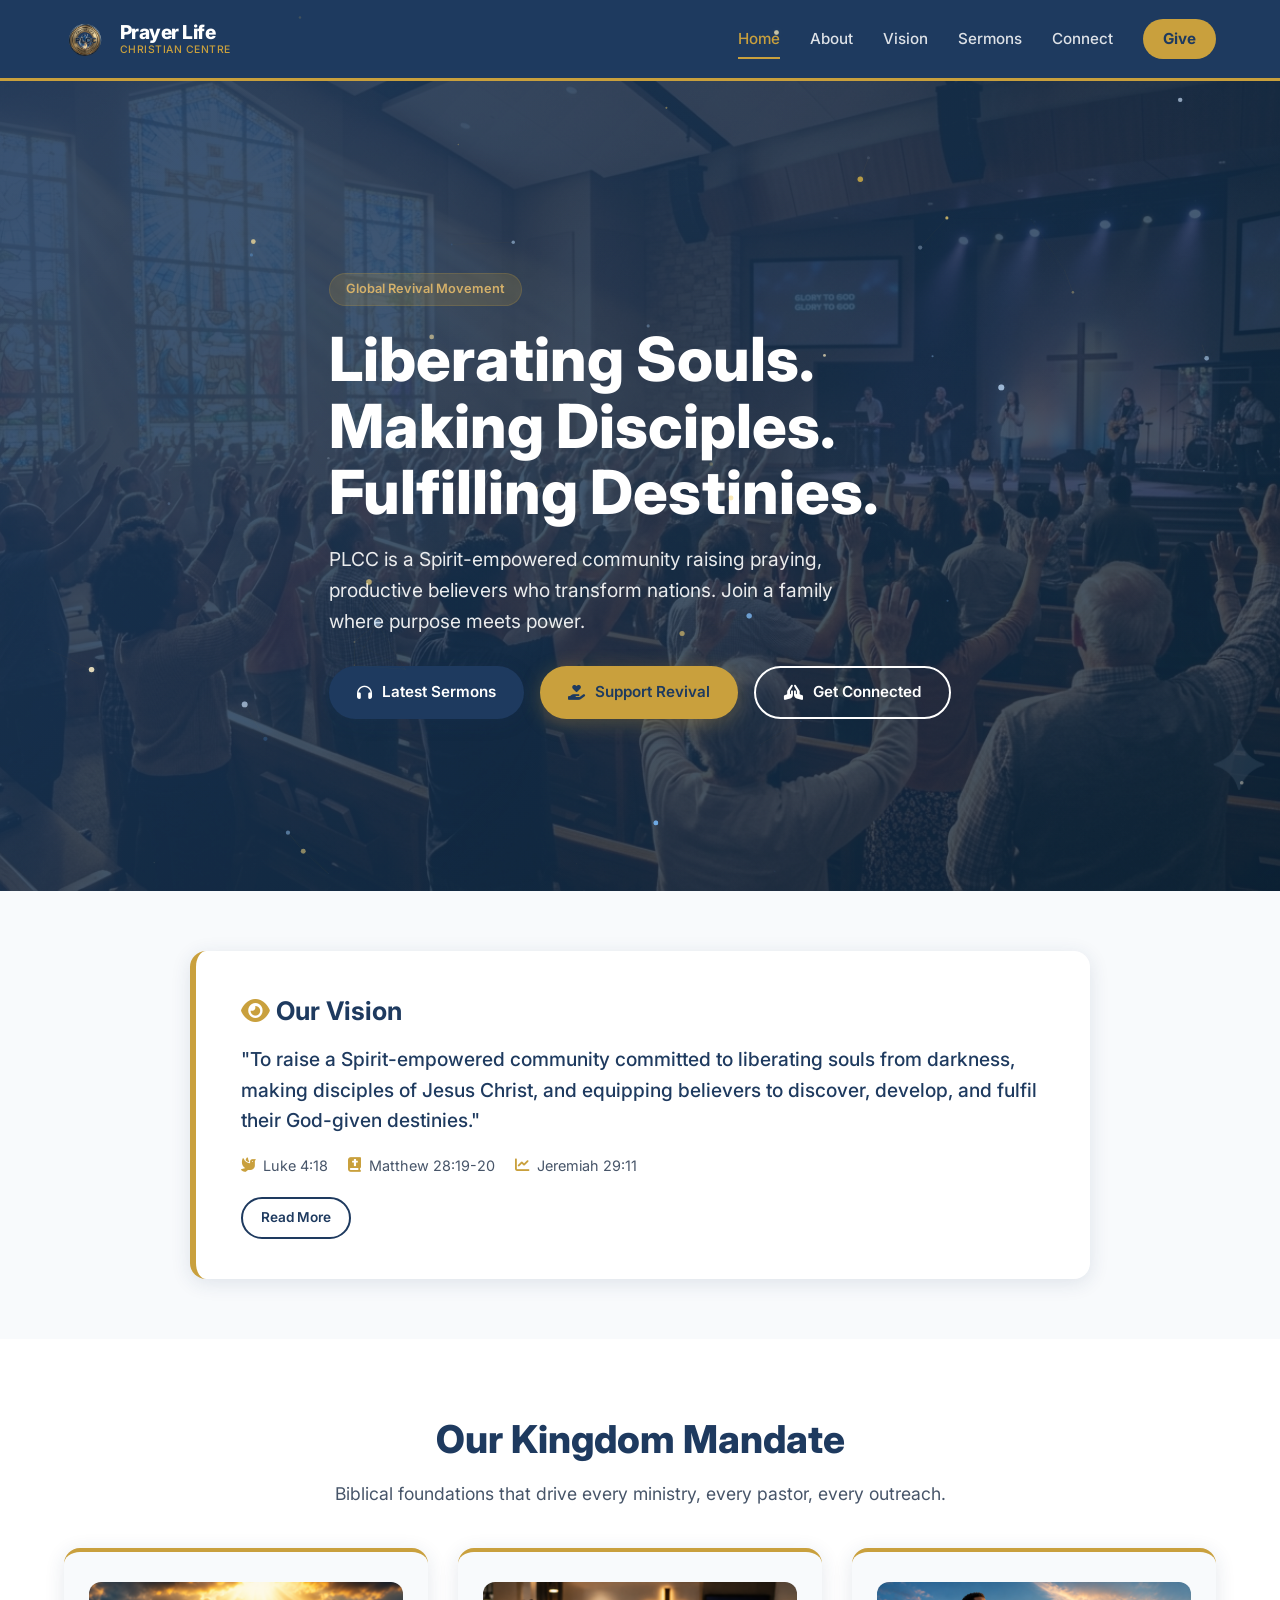
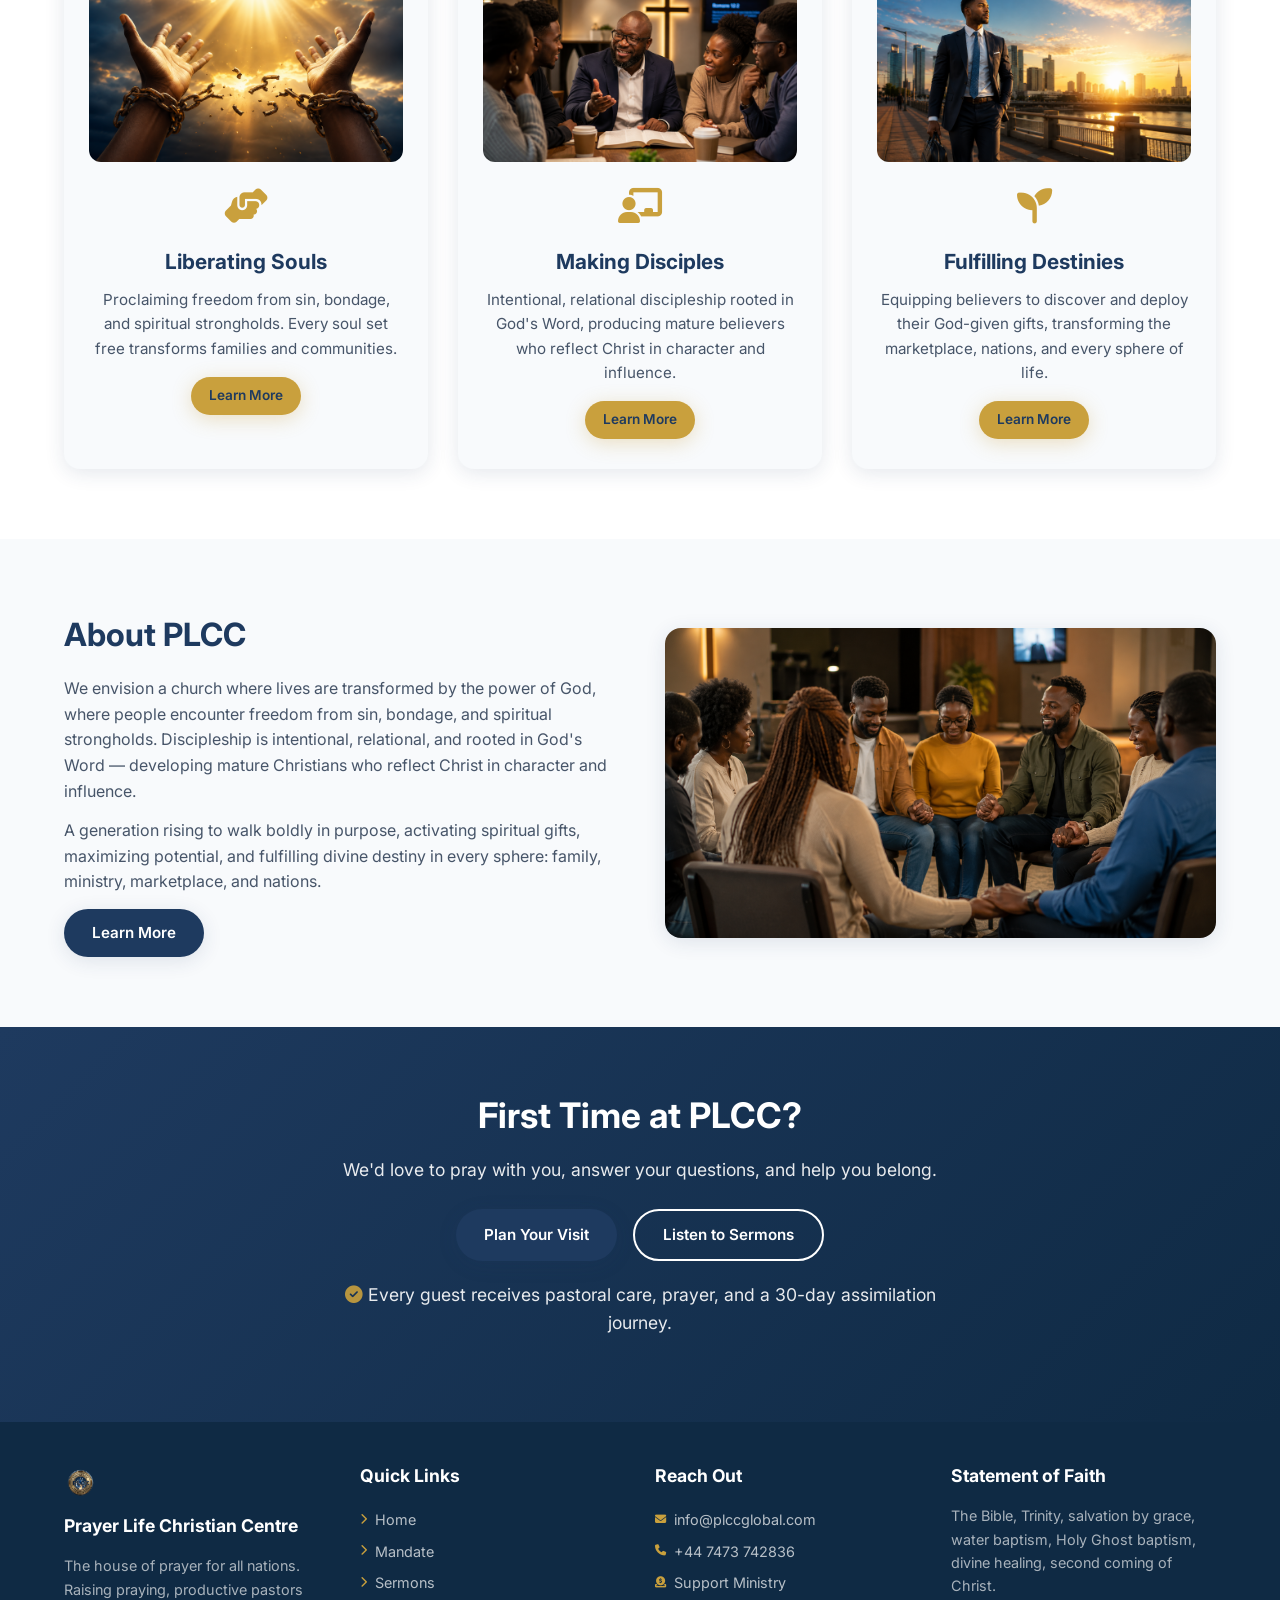
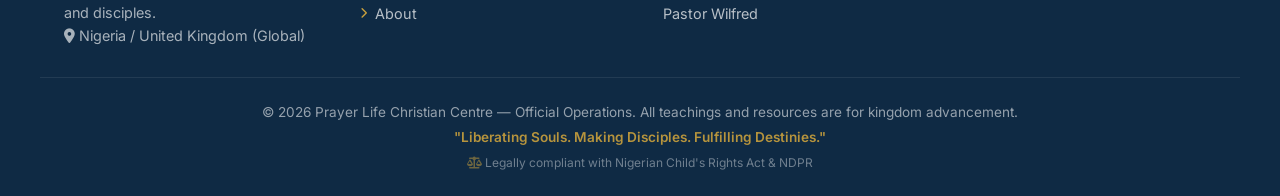
==== index.html @ c98fc489 "Initial commit: PLCC official website - Liberating Souls. Making Disciples. Fulfilling Destinies." ====
<!DOCTYPE html>
<html lang="en">
<head>
    <meta charset="UTF-8" />
    <meta name="viewport" content="width=device-width, initial-scale=1.0" />
    <title>PLCC | Prayer Life Christian Centre – Liberating Souls, Making Disciples, Fulfilling Destinies</title>
    <meta name="description" content="Prayer Life Christian Centre (PLCC) is a Spirit-empowered community raising praying, productive believers who transform nations. Join a family where purpose meets power." />
    <meta name="keywords" content="PLCC, Prayer Life Christian Centre, Church, Nigeria, UK, Pastor Wilfred, Worship, Sermons, Discipleship" />
    <meta name="robots" content="index, follow" />
    <link rel="canonical" href="https://plccglobal.com/" />

    <!-- Open Graph -->
    <meta property="og:title" content="PLCC | Prayer Life Christian Centre" />
    <meta property="og:description" content="Liberating Souls. Making Disciples. Fulfilling Destinies." />
    <meta property="og:image" content="https://plccglobal.com/images/og-image.jpg" />
    <meta property="og:url" content="https://plccglobal.com/" />
    <meta property="og:type" content="website" />

    <!-- Twitter Cards -->
    <meta name="twitter:card" content="summary_large_image" />
    <meta name="twitter:title" content="PLCC | Prayer Life Christian Centre" />
    <meta name="twitter:description" content="Liberating Souls. Making Disciples. Fulfilling Destinies." />

    <!-- Schema Markup -->
    <script type="application/ld+json">
    {
      "@context": "https://schema.org",
      "@type": "Organization",
      "name": "Prayer Life Christian Centre",
      "alternateName": "PLCC",
      "description": "A Spirit-empowered community raising praying, productive believers who transform nations.",
      "url": "https://plccglobal.com",
      "logo": "https://plccglobal.com/images/plc-logo.png",
      "founder": {
        "@type": "Person",
        "name": "Wilfred A. Aigbomobe"
      },
      "contactPoint": {
        "@type": "ContactPoint",
        "email": "info@plccglobal.com",
        "telephone": "+447473742836",
        "contactType": "Pastoral Care"
      },
      "sameAs": [
        "https://www.buzzsprout.com/2280674",
        "https://buymeacoffee.com/globalrevivalblast",
        "https://pastorwilfred.com/"
      ]
    }
    </script>

    <!-- Styles -->
    <link rel="stylesheet" href="css/style.css" />
    <link rel="preconnect" href="https://fonts.googleapis.com" />
    <link href="https://fonts.googleapis.com/css2?family=Inter:wght@300;400;600;700;800&display=swap" rel="stylesheet" />
    <link rel="stylesheet" href="https://cdnjs.cloudflare.com/ajax/libs/font-awesome/6.5.0/css/all.min.css" />

    <!-- Favicon -->
    <link rel="icon" href="/images/favicon.ico" />
    <link rel="apple-touch-icon" href="/images/apple-touch-icon.png" />
    <link rel="manifest" href="/manifest.json" />
    <meta name="theme-color" content="#1e3a5f" />
</head>
<body>

    <!-- ===== SPARKLE CANVAS ===== -->
    <canvas id="sparkle-canvas"></canvas>

    <!-- ===== HEADER ===== -->
    <header>
        <div class="container header-content">
            <a href="index.html" class="logo">
                <img src="images/plc-logo.png" alt="PLCC Logo" />
                <div class="logo-text">
                    <span class="logo-title">Prayer Life</span>
                    <span class="logo-sub">Christian Centre</span>
                </div>
            </a>

            <button class="hamburger" id="hamburger" aria-label="Toggle navigation">
                <span></span>
                <span></span>
                <span></span>
            </button>

            <nav id="nav-menu">
                <a href="index.html" class="active">Home</a>
                <a href="about.html">About</a>
                <a href="vision.html">Vision</a>
                <a href="sermons.html">Sermons</a>
                <a href="connect.html">Connect</a>
                <a href="give.html" class="btn-give">Give</a>
            </nav>
        </div>
    </header>

    <!-- ===== HERO ===== -->
    <section class="hero" style="background-image: url('images/Hero-Background.png');">
        <div class="container hero-content">
            <div class="hero-badge">Global Revival Movement</div>
            <h1>Liberating Souls.<br />Making Disciples.<br />Fulfilling Destinies.</h1>
            <p>PLCC is a Spirit-empowered community raising praying, productive believers who transform nations. Join a family where purpose meets power.</p>
            <div class="hero-buttons">
                <a href="sermons.html" class="btn btn-primary"><i class="fas fa-headphones"></i> Latest Sermons</a>
                <a href="give.html" class="btn btn-gold"><i class="fas fa-hand-holding-heart"></i> Support Revival</a>
                <a href="connect.html" class="btn btn-outline"><i class="fas fa-praying-hands"></i> Get Connected</a>
            </div>
        </div>
    </section>

    <!-- ===== VISION PREVIEW ===== -->
    <section class="vision-preview">
        <div class="container">
            <div class="vision-card animate-fade">
                <h2><i class="fas fa-eye" style="color: var(--gold);"></i> Our Vision</h2>
                <p class="vision-text">"To raise a Spirit-empowered community committed to liberating souls from darkness, making disciples of Jesus Christ, and equipping believers to discover, develop, and fulfil their God-given destinies."</p>
                <div class="vision-scriptures">
                    <span><i class="fas fa-dove"></i> Luke 4:18</span>
                    <span><i class="fas fa-bible"></i> Matthew 28:19-20</span>
                    <span><i class="fas fa-chart-line"></i> Jeremiah 29:11</span>
                </div>
                <a href="vision.html" class="btn btn-small btn-outline-dark">Read More</a>
            </div>
        </div>
    </section>

    <!-- ===== THREE PILLARS PREVIEW ===== -->
    <section class="pillars-preview">
        <div class="container">
            <h2 class="section-title animate-fade">Our Kingdom Mandate</h2>
            <p class="section-sub animate-fade">Biblical foundations that drive every ministry, every pastor, every outreach.</p>
            <div class="pillars-grid">
                <div class="pillar-card animate-fade animate-delay-1">
                    <img src="images/Liberating-Souls.png" alt="Liberating Souls" />
                    <div class="pillar-icon"><i class="fas fa-hands-helping"></i></div>
                    <h3>Liberating Souls</h3>
                    <p>Proclaiming freedom from sin, bondage, and spiritual strongholds. Every soul set free transforms families and communities.</p>
                    <a href="vision.html" class="btn btn-small btn-gold">Learn More</a>
                </div>
                <div class="pillar-card animate-fade animate-delay-2">
                    <img src="images/Making-Disciple.png" alt="Making Disciples" />
                    <div class="pillar-icon"><i class="fas fa-chalkboard-user"></i></div>
                    <h3>Making Disciples</h3>
                    <p>Intentional, relational discipleship rooted in God's Word, producing mature believers who reflect Christ in character and influence.</p>
                    <a href="vision.html" class="btn btn-small btn-gold">Learn More</a>
                </div>
                <div class="pillar-card animate-fade animate-delay-3">
                    <img src="images/Fulfilling-Destinies.png" alt="Fulfilling Destinies" />
                    <div class="pillar-icon"><i class="fas fa-seedling"></i></div>
                    <h3>Fulfilling Destinies</h3>
                    <p>Equipping believers to discover and deploy their God-given gifts, transforming the marketplace, nations, and every sphere of life.</p>
                    <a href="vision.html" class="btn btn-small btn-gold">Learn More</a>
                </div>
            </div>
        </div>
    </section>

    <!-- ===== ABOUT PREVIEW ===== -->
    <section class="about-preview">
        <div class="container">
            <div class="about-grid">
                <div class="about-text animate-fade">
                    <h2>About PLCC</h2>
                    <p>We envision a church where lives are transformed by the power of God, where people encounter freedom from sin, bondage, and spiritual strongholds. Discipleship is intentional, relational, and rooted in God's Word — developing mature Christians who reflect Christ in character and influence.</p>
                    <p>A generation rising to walk boldly in purpose, activating spiritual gifts, maximizing potential, and fulfilling divine destiny in every sphere: family, ministry, marketplace, and nations.</p>
                    <a href="about.html" class="btn btn-primary">Learn More</a>
                </div>
                <div class="about-image animate-fade animate-delay-1">
                    <img src="images/Community-Gathering.png" alt="PLCC Community" />
                </div>
            </div>
        </div>
    </section>

    <!-- ===== CTA SECTION ===== -->
    <section class="cta-section">
        <div class="container">
            <h2>First Time at PLCC?</h2>
            <p>We'd love to pray with you, answer your questions, and help you belong.</p>
            <div class="cta-buttons">
                <a href="connect.html" class="btn btn-primary">Plan Your Visit</a>
                <a href="sermons.html" class="btn btn-outline">Listen to Sermons</a>
            </div>
            <p class="cta-note"><i class="fas fa-check-circle"></i> Every guest receives pastoral care, prayer, and a 30-day assimilation journey.</p>
        </div>
    </section>

    <!-- ===== FOOTER ===== -->
    <footer>
        <div class="container footer-grid">
            <div class="footer-col">
                <img src="images/plc-logo.png" alt="PLCC Logo" class="footer-logo" />
                <h4>Prayer Life Christian Centre</h4>
                <p>The house of prayer for all nations. Raising praying, productive pastors and disciples.</p>
                <p><i class="fas fa-map-marker-alt"></i> Nigeria / United Kingdom (Global)</p>
            </div>
            <div class="footer-col">
                <h4>Quick Links</h4>
                <a href="index.html"><i class="fas fa-chevron-right"></i> Home</a>
                <a href="vision.html"><i class="fas fa-chevron-right"></i> Mandate</a>
                <a href="sermons.html"><i class="fas fa-chevron-right"></i> Sermons</a>
                <a href="about.html"><i class="fas fa-chevron-right"></i> About</a>
            </div>
            <div class="footer-col">
                <h4>Reach Out</h4>
                <a href="mailto:info@plccglobal.com"><i class="fas fa-envelope"></i> info@plccglobal.com</a>
                <a href="tel:+447473742836"><i class="fas fa-phone"></i> +44 7473 742836</a>
                <a href="https://buymeacoffee.com/globalrevivalblast" target="_blank"><i class="fas fa-donate"></i> Support Ministry</a>
                <a href="https://pastorwilfred.com/" target="_blank"><i class="fas fa-user-pastor"></i> Pastor Wilfred</a>
            </div>
            <div class="footer-col">
                <h4>Statement of Faith</h4>
                <p>The Bible, Trinity, salvation by grace, water baptism, Holy Ghost baptism, divine healing, second coming of Christ.</p>
            </div>
        </div>
        <div class="footer-bottom">
            <div class="container">
                <p>&copy; 2026 Prayer Life Christian Centre — Official Operations. All teachings and resources are for kingdom advancement.</p>
                <p class="footer-tagline">"Liberating Souls. Making Disciples. Fulfilling Destinies."</p>
                <p class="footer-legal"><i class="fas fa-balance-scale"></i> Legally compliant with Nigerian Child's Rights Act &amp; NDPR</p>
            </div>
        </div>
    </footer>

    <script src="js/script.js"></script>
</body>
</html>
---- css/style.css ----
/* ============================================
   PLCC - PRAYER LIFE CHRISTIAN CENTRE
   Main Stylesheet
   Colors: Gold (#C9A03D) | Navy (#1E3A5F)
   Font: Inter
   ============================================ */

/* ===== CSS VARIABLES ===== */
:root {
    --gold: #C9A03D;
    --gold-light: #D4B06A;
    --gold-dark: #B5882C;
    --navy: #1E3A5F;
    --navy-light: #2A4A7F;
    --navy-dark: #0F2A44;
    --white: #FFFFFF;
    --cream: #F8FAFC;
    --slate: #475569;
    --slate-light: #94A3B8;
    --shadow: 0 4px 20px rgba(30, 58, 95, 0.12);
    --shadow-hover: 0 8px 35px rgba(30, 58, 95, 0.20);
    --shadow-gold: 0 4px 20px rgba(201, 160, 61, 0.30);
    --border-radius: 16px;
    --transition: all 0.3s ease;
}

/* ===== RESET ===== */
* {
    margin: 0;
    padding: 0;
    box-sizing: border-box;
}

html {
    scroll-behavior: smooth;
}

body {
    font-family: 'Inter', -apple-system, BlinkMacSystemFont, sans-serif;
    background: var(--white);
    color: var(--slate);
    line-height: 1.6;
    overflow-x: hidden;
}

.container {
    max-width: 1200px;
    margin: 0 auto;
    padding: 0 24px;
}

img {
    max-width: 100%;
    height: auto;
    display: block;
}

a {
    text-decoration: none;
    transition: var(--transition);
}

/* ============================================
   SPARKLE CANVAS
   ============================================ */
#sparkle-canvas {
    position: fixed;
    top: 0;
    left: 0;
    width: 100%;
    height: 100%;
    pointer-events: none;
    z-index: 9999;
}

/* ============================================
   ANIMATIONS
   ============================================ */
@keyframes fadeInUp {
    from { opacity: 0; transform: translateY(30px); }
    to { opacity: 1; transform: translateY(0); }
}

@keyframes slideInLeft {
    from { opacity: 0; transform: translateX(-40px); }
    to { opacity: 1; transform: translateX(0); }
}

@keyframes slideInRight {
    from { opacity: 0; transform: translateX(40px); }
    to { opacity: 1; transform: translateX(0); }
}

@keyframes float {
    0%, 100% { transform: translateY(0px); }
    50% { transform: translateY(-8px); }
}

@keyframes pulse {
    0%, 100% { transform: scale(1); }
    50% { transform: scale(1.05); }
}

.animate-fade {
    animation: fadeInUp 0.8s ease forwards;
    opacity: 0;
}

.animate-slide-left {
    animation: slideInLeft 0.8s ease forwards;
    opacity: 0;
}

.animate-slide-right {
    animation: slideInRight 0.8s ease forwards;
    opacity: 0;
}

.animate-delay-1 { animation-delay: 0.15s; }
.animate-delay-2 { animation-delay: 0.30s; }
.animate-delay-3 { animation-delay: 0.45s; }
.animate-delay-4 { animation-delay: 0.60s; }

/* ============================================
   BUTTONS
   ============================================ */
.btn {
    display: inline-flex;
    align-items: center;
    gap: 10px;
    padding: 12px 28px;
    border-radius: 40px;
    font-weight: 600;
    font-size: 0.95rem;
    transition: var(--transition);
    text-decoration: none;
    cursor: pointer;
    border: none;
}

.btn-primary {
    background: var(--navy);
    color: var(--white);
    box-shadow: var(--shadow);
}

.btn-primary:hover {
    background: var(--navy-dark);
    transform: translateY(-3px);
    box-shadow: var(--shadow-hover);
}

.btn-gold {
    background: var(--gold);
    color: var(--navy);
    box-shadow: var(--shadow-gold);
}

.btn-gold:hover {
    background: var(--gold-dark);
    transform: translateY(-3px);
    box-shadow: var(--shadow-hover);
}

.btn-outline {
    background: transparent;
    border: 2px solid var(--white);
    color: var(--white);
}

.btn-outline:hover {
    background: var(--white);
    color: var(--navy);
    transform: translateY(-3px);
}

.btn-outline-dark {
    background: transparent;
    border: 2px solid var(--navy);
    color: var(--navy);
}

.btn-outline-dark:hover {
    background: var(--navy);
    color: var(--white);
    transform: translateY(-3px);
}

.btn-small {
    padding: 8px 18px;
    font-size: 0.85rem;
    border-radius: 30px;
}

.btn-large {
    padding: 16px 40px;
    font-size: 1.1rem;
}

/* ============================================
   HEADER / NAVIGATION
   ============================================ */
header {
    background: var(--navy);
    padding: 14px 0;
    position: sticky;
    top: 0;
    z-index: 1000;
    border-bottom: 3px solid var(--gold);
    transition: var(--transition);
}

header.scrolled {
    padding: 8px 0;
    background: rgba(30, 58, 95, 0.95);
    backdrop-filter: blur(10px);
}

.header-content {
    display: flex;
    justify-content: space-between;
    align-items: center;
    flex-wrap: wrap;
    gap: 15px;
}

/* Logo */
.logo {
    display: flex;
    align-items: center;
    gap: 14px;
    text-decoration: none;
}

.logo img {
    height: 50px;
    width: auto;
    border-radius: 8px;
}

.logo-text {
    display: flex;
    flex-direction: column;
    line-height: 1.2;
}

.logo-title {
    font-size: 1.2rem;
    font-weight: 800;
    color: var(--white);
    letter-spacing: -0.5px;
}

.logo-sub {
    font-size: 0.65rem;
    font-weight: 500;
    color: var(--gold);
    letter-spacing: 0.5px;
    text-transform: uppercase;
}

/* Hamburger */
.hamburger {
    display: none;
    flex-direction: column;
    gap: 5px;
    background: transparent;
    border: none;
    cursor: pointer;
    padding: 6px;
    transition: var(--transition);
    z-index: 1001;
}

.hamburger span {
    display: block;
    width: 28px;
    height: 3px;
    background: var(--white);
    border-radius: 4px;
    transition: var(--transition);
    transform-origin: center;
}

.hamburger:hover span {
    background: var(--gold);
}

.hamburger.active span:nth-child(1) {
    transform: rotate(45deg) translate(5px, 6px);
    background: var(--gold);
}

.hamburger.active span:nth-child(2) {
    opacity: 0;
}

.hamburger.active span:nth-child(3) {
    transform: rotate(-45deg) translate(5px, -6px);
    background: var(--gold);
}

/* Navigation */
nav {
    display: flex;
    align-items: center;
    gap: 30px;
}

nav a {
    color: rgba(255, 255, 255, 0.85);
    text-decoration: none;
    font-weight: 500;
    font-size: 0.95rem;
    transition: var(--transition);
    position: relative;
    padding: 4px 0;
}

nav a::after {
    content: '';
    position: absolute;
    bottom: -4px;
    left: 0;
    width: 0;
    height: 2px;
    background: var(--gold);
    transition: width 0.3s ease;
}

nav a:hover {
    color: var(--white);
}

nav a:hover::after,
nav a.active::after {
    width: 100%;
}

nav a.active {
    color: var(--gold);
}

nav a.btn-give {
    background: var(--gold);
    color: var(--navy);
    padding: 8px 20px;
    border-radius: 40px;
    font-weight: 700;
}

nav a.btn-give:hover {
    background: var(--gold-dark);
    transform: translateY(-2px);
    box-shadow: var(--shadow-gold);
}

nav a.btn-give::after {
    display: none;
}

/* ============================================
   RESPONSIVE NAV
   ============================================ */
@media (max-width: 768px) {
    .hamburger {
        display: flex;
    }

    nav {
        display: none;
        flex-direction: column;
        width: 100%;
        gap: 6px;
        padding: 15px 0 10px;
        border-top: 1px solid rgba(255, 255, 255, 0.08);
        order: 3;
    }

    nav.open {
        display: flex;
    }

    nav a {
        padding: 10px 0;
        width: 100%;
        text-align: center;
        font-size: 1rem;
        border-bottom: 1px solid rgba(255, 255, 255, 0.05);
    }

    nav a::after {
        display: none;
    }

    nav a:hover,
    nav a.active {
        background: rgba(201, 160, 61, 0.12);
        border-radius: 6px;
    }

    nav a.btn-give {
        width: auto;
        margin: 0 auto;
    }

    .header-content {
        flex-wrap: wrap;
        justify-content: space-between;
    }

    .logo {
        order: 1;
    }

    .hamburger {
        order: 2;
    }

    .logo-title {
        font-size: 1rem;
    }

    .logo img {
        height: 40px;
    }
}

@media (max-width: 480px) {
    .logo-text {
        display: none;
    }
}

/* ============================================
   HERO SECTION
   ============================================ */
.hero {
    background-size: cover;
    background-position: center;
    background-color: var(--navy);
    padding: 100px 0 80px;
    position: relative;
    min-height: 90vh;
    display: flex;
    align-items: center;
}

.hero::before {
    content: '';
    position: absolute;
    top: 0;
    left: 0;
    right: 0;
    bottom: 0;
    background: linear-gradient(135deg, rgba(30, 58, 95, 0.88) 0%, rgba(15, 42, 68, 0.75) 100%);
    z-index: 1;
}

.hero-content {
    position: relative;
    z-index: 2;
    max-width: 700px;
    color: var(--white);
}

.hero-badge {
    display: inline-block;
    background: rgba(201, 160, 61, 0.18);
    color: var(--gold-light);
    padding: 5px 16px;
    border-radius: 40px;
    font-size: 0.8rem;
    font-weight: 600;
    margin-bottom: 20px;
    border: 1px solid rgba(201, 160, 61, 0.2);
}

.hero h1 {
    font-size: 3.8rem;
    font-weight: 800;
    line-height: 1.1;
    margin-bottom: 18px;
    color: var(--white);
}

.hero p {
    font-size: 1.2rem;
    opacity: 0.9;
    margin-bottom: 30px;
    max-width: 550px;
}

.hero-buttons {
    display: flex;
    flex-wrap: wrap;
    gap: 16px;
}

@media (max-width: 768px) {
    .hero {
        padding: 70px 0 50px;
        min-height: auto;
        text-align: center;
    }

    .hero h1 {
        font-size: 2.4rem;
    }

    .hero p {
        font-size: 1rem;
        margin-left: auto;
        margin-right: auto;
    }

    .hero-buttons {
        justify-content: center;
    }
}

@media (max-width: 480px) {
    .hero h1 {
        font-size: 1.8rem;
    }

    .hero-buttons .btn {
        width: 100%;
        justify-content: center;
    }
}

/* ============================================
   PAGE HERO
   ============================================ */
.page-hero {
    background-size: cover;
    background-position: center;
    background-color: var(--navy);
    padding: 60px 0 50px;
    text-align: center;
    position: relative;
}

.page-hero::before {
    content: '';
    position: absolute;
    top: 0;
    left: 0;
    right: 0;
    bottom: 0;
    background: linear-gradient(135deg, rgba(30, 58, 95, 0.88) 0%, rgba(15, 42, 68, 0.75) 100%);
    z-index: 1;
}

.page-hero .container {
    position: relative;
    z-index: 2;
    color: var(--white);
}

.page-hero h1 {
    font-size: 2.8rem;
    font-weight: 800;
    color: var(--white);
}

.page-hero p {
    font-size: 1.1rem;
    opacity: 0.9;
    margin-top: 8px;
}

@media (max-width: 768px) {
    .page-hero h1 {
        font-size: 2rem;
    }
}

/* ============================================
   SECTION TITLES
   ============================================ */
.section-title {
    font-size: 2.4rem;
    font-weight: 800;
    color: var(--navy);
    text-align: center;
    margin-bottom: 10px;
}

.section-sub {
    text-align: center;
    color: var(--slate);
    font-size: 1.1rem;
    margin-bottom: 40px;
    max-width: 650px;
    margin-left: auto;
    margin-right: auto;
}

@media (max-width: 768px) {
    .section-title {
        font-size: 1.8rem;
    }
}

/* ============================================
   VISION PREVIEW
   ============================================ */
.vision-preview {
    padding: 60px 0;
    background: var(--cream);
}

.vision-card {
    background: var(--white);
    padding: 40px 45px;
    border-radius: var(--border-radius);
    border-left: 6px solid var(--gold);
    box-shadow: var(--shadow);
    max-width: 900px;
    margin: 0 auto;
    transition: var(--transition);
}

.vision-card:hover {
    box-shadow: var(--shadow-hover);
}

.vision-card h2 {
    color: var(--navy);
    font-size: 1.6rem;
    margin-bottom: 12px;
}

.vision-text {
    font-size: 1.2rem;
    font-weight: 500;
    color: var(--navy);
    line-height: 1.6;
    margin-bottom: 18px;
}

.vision-scriptures {
    display: flex;
    flex-wrap: wrap;
    gap: 20px;
    margin: 16px 0 20px;
}

.vision-scriptures span {
    font-size: 0.9rem;
    color: var(--slate);
    display: flex;
    align-items: center;
    gap: 8px;
}

.vision-scriptures span i {
    color: var(--gold);
}

@media (max-width: 768px) {
    .vision-card {
        padding: 25px 20px;
    }
    .vision-text {
        font-size: 1rem;
    }
}

/* ============================================
   PILLARS PREVIEW
   ============================================ */
.pillars-preview {
    padding: 70px 0;
    background: var(--white);
}

.pillars-grid {
    display: grid;
    grid-template-columns: repeat(3, 1fr);
    gap: 30px;
}

.pillar-card {
    background: var(--cream);
    padding: 30px 25px;
    border-radius: var(--border-radius);
    text-align: center;
    box-shadow: var(--shadow);
    transition: var(--transition);
    border-top: 4px solid var(--gold);
}

.pillar-card:hover {
    transform: translateY(-6px);
    box-shadow: var(--shadow-hover);
}

.pillar-card img {
    width: 100%;
    height: 180px;
    object-fit: cover;
    border-radius: 12px;
    margin-bottom: 16px;
}

.pillar-icon {
    font-size: 2.2rem;
    color: var(--gold);
    margin-bottom: 10px;
}

.pillar-card h3 {
    color: var(--navy);
    font-size: 1.3rem;
    margin-bottom: 10px;
}

.pillar-card p {
    color: var(--slate);
    font-size: 0.95rem;
    margin-bottom: 16px;
}

@media (max-width: 992px) {
    .pillars-grid {
        grid-template-columns: 1fr 1fr;
    }
}

@media (max-width: 768px) {
    .pillars-grid {
        grid-template-columns: 1fr;
    }
}

/* ============================================
   ABOUT PREVIEW
   ============================================ */
.about-preview {
    padding: 70px 0;
    background: var(--cream);
}

.about-grid {
    display: grid;
    grid-template-columns: 1fr 1fr;
    gap: 50px;
    align-items: center;
}

.about-text h2 {
    color: var(--navy);
    font-size: 2rem;
    margin-bottom: 16px;
}

.about-text p {
    color: var(--slate);
    margin-bottom: 14px;
}

.about-image img {
    width: 100%;
    border-radius: var(--border-radius);
    box-shadow: var(--shadow);
}

@media (max-width: 768px) {
    .about-grid {
        grid-template-columns: 1fr;
        text-align: center;
    }
    .about-text h2 {
        text-align: center;
    }
}

/* ============================================
   CTA SECTION
   ============================================ */
.cta-section {
    background: linear-gradient(135deg, var(--navy) 0%, var(--navy-dark) 100%);
    color: var(--white);
    padding: 60px 0;
    text-align: center;
}

.cta-section h2 {
    color: var(--white);
    font-size: 2.2rem;
    margin-bottom: 12px;
}

.cta-section p {
    font-size: 1.1rem;
    opacity: 0.9;
    margin-bottom: 25px;
    max-width: 600px;
    margin-left: auto;
    margin-right: auto;
}

.cta-buttons {
    display: flex;
    flex-wrap: wrap;
    gap: 16px;
    justify-content: center;
}

.cta-note {
    font-size: 0.9rem;
    opacity: 0.7;
    margin-top: 20px;
}

.cta-note i {
    color: var(--gold);
}

@media (max-width: 480px) {
    .cta-section h2 {
        font-size: 1.6rem;
    }
    .cta-buttons .btn {
        width: 100%;
        justify-content: center;
    }
}

/* ============================================
   ABOUT FULL PAGE
   ============================================ */
.about-full {
    padding: 70px 0;
    background: var(--white);
}

.about-full-grid {
    display: grid;
    grid-template-columns: 1fr 1fr;
    gap: 50px;
    align-items: start;
}

.about-full-text h2 {
    color: var(--navy);
    font-size: 2rem;
    margin-bottom: 16px;
}

.about-full-text p {
    color: var(--slate);
    margin-bottom: 14px;
}

.mission-box {
    background: var(--cream);
    padding: 25px 30px;
    border-radius: var(--border-radius);
    border-left: 4px solid var(--gold);
    margin-top: 20px;
}

.mission-box h3 {
    color: var(--navy);
    font-size: 1.2rem;
    margin-bottom: 8px;
}

.mission-box h3 i {
    color: var(--gold);
}

.motto {
    margin-top: 12px;
    font-weight: 600;
    color: var(--navy);
    font-style: italic;
}

.motto i {
    color: var(--gold);
}

.about-full-image img {
    width: 100%;
    border-radius: var(--border-radius);
    box-shadow: var(--shadow);
}

@media (max-width: 768px) {
    .about-full-grid {
        grid-template-columns: 1fr;
    }
    .about-full-text h2 {
        text-align: center;
    }
}

/* ============================================
   LEADERSHIP
   ============================================ */
.leadership {
    padding: 70px 0;
    background: var(--cream);
}

.leadership-grid {
    display: grid;
    grid-template-columns: repeat(auto-fit, minmax(300px, 1fr));
    gap: 30px;
    justify-items: center;
}

.leader-card {
    background: var(--white);
    padding: 30px;
    border-radius: var(--border-radius);
    text-align: center;
    box-shadow: var(--shadow);
    transition: var(--transition);
    max-width: 350px;
}

.leader-card:hover {
    transform: translateY(-4px);
    box-shadow: var(--shadow-hover);
}

.leader-card img {
    width: 150px;
    height: 150px;
    border-radius: 50%;
    object-fit: cover;
    border: 4px solid var(--gold);
    margin: 0 auto 16px;
}

.leader-card h3 {
    color: var(--navy);
    font-size: 1.2rem;
}

.leader-title {
    color: var(--gold);
    font-weight: 600;
    font-size: 0.9rem;
    margin-bottom: 10px;
}

.leader-card p {
    color: var(--slate);
    font-size: 0.95rem;
    margin-bottom: 16px;
}

/* ============================================
   CORE VALUES
   ============================================ */
.core-values {
    padding: 70px 0;
    background: var(--white);
}

.values-grid {
    display: grid;
    grid-template-columns: repeat(4, 1fr);
    gap: 25px;
}

.value-card {
    background: var(--cream);
    padding: 25px 20px;
    border-radius: var(--border-radius);
    text-align: center;
    box-shadow: var(--shadow);
    transition: var(--transition);
    border-bottom: 4px solid var(--gold);
}

.value-card:hover {
    transform: translateY(-4px);
    box-shadow: var(--shadow-hover);
}

.value-icon {
    font-size: 2.2rem;
    color: var(--gold);
    margin-bottom: 10px;
}

.value-card h3 {
    color: var(--navy);
    font-size: 1.1rem;
    margin-bottom: 6px;
}

.value-card p {
    color: var(--slate);
    font-size: 0.9rem;
}

@media (max-width: 992px) {
    .values-grid {
        grid-template-columns: 1fr 1fr;
    }
}

@media (max-width: 480px) {
    .values-grid {
        grid-template-columns: 1fr;
    }
}

/* ============================================
   STATEMENT OF FAITH
   ============================================ */
.statement-of-faith {
    padding: 70px 0;
    background: var(--cream);
}

.faith-grid {
    display: grid;
    grid-template-columns: repeat(3, 1fr);
    gap: 20px;
}

.faith-item {
    background: var(--white);
    padding: 20px 24px;
    border-radius: var(--border-radius);
    box-shadow: var(--shadow);
    transition: var(--transition);
    border-left: 4px solid var(--gold);
}

.faith-item:hover {
    transform: translateY(-3px);
    box-shadow: var(--shadow-hover);
}

.faith-item h3 {
    color: var(--navy);
    font-size: 1rem;
    margin-bottom: 6px;
}

.faith-item h3 i {
    color: var(--gold);
}

.faith-item p {
    color: var(--slate);
    font-size: 0.9rem;
}

@media (max-width: 768px) {
    .faith-grid {
        grid-template-columns: 1fr 1fr;
    }
}

@media (max-width: 480px) {
    .faith-grid {
        grid-template-columns: 1fr;
    }
}

/* ============================================
   VISION FULL PAGE
   ============================================ */
.vision-full {
    padding: 70px 0;
    background: var(--white);
}

.vision-full-card {
    background: var(--cream);
    padding: 40px 45px;
    border-radius: var(--border-radius);
    border-left: 6px solid var(--gold);
    box-shadow: var(--shadow);
    max-width: 900px;
    margin: 0 auto;
    transition: var(--transition);
}

.vision-full-card:hover {
    box-shadow: var(--shadow-hover);
}

.vision-full-card h2 {
    color: var(--navy);
    font-size: 1.6rem;
    margin-bottom: 12px;
}

.vision-full-text {
    font-size: 1.3rem;
    font-weight: 500;
    color: var(--navy);
    line-height: 1.6;
    margin-bottom: 18px;
}

.vision-full-scriptures {
    display: flex;
    flex-direction: column;
    gap: 10px;
}

.scripture-item {
    display: flex;
    align-items: center;
    gap: 12px;
    font-size: 0.95rem;
    color: var(--slate);
}

.scripture-item i {
    color: var(--gold);
    font-size: 1.1rem;
    width: 24px;
}

@media (max-width: 768px) {
    .vision-full-card {
        padding: 25px 20px;
    }
    .vision-full-text {
        font-size: 1.1rem;
    }
}

/* ============================================
   PILLARS FULL PAGE
   ============================================ */
.pillars-full {
    padding: 70px 0;
    background: var(--cream);
}

.pillars-full-grid {
    display: flex;
    flex-direction: column;
    gap: 40px;
}

.pillar-full-card {
    background: var(--white);
    border-radius: var(--border-radius);
    box-shadow: var(--shadow);
    overflow: hidden;
    transition: var(--transition);
    display: grid;
    grid-template-columns: 1fr 2fr;
}

.pillar-full-card:hover {
    box-shadow: var(--shadow-hover);
}

.pillar-full-image {
    width: 100%;
    height: 100%;
    object-fit: cover;
}

.pillar-full-content {
    padding: 30px 35px;
}

.pillar-full-icon {
    font-size: 2.2rem;
    color: var(--gold);
    margin-bottom: 8px;
}

.pillar-full-content h3 {
    color: var(--navy);
    font-size: 1.6rem;
    margin-bottom: 6px;
}

.pillar-full-scripture {
    font-size: 0.85rem;
    color: var(--gold-dark);
    font-weight: 500;
    margin-bottom: 12px;
}

.pillar-full-content p {
    color: var(--slate);
    margin-bottom: 10px;
}

.pillar-full-content ul {
    list-style: none;
    padding: 0;
}

.pillar-full-content ul li {
    padding: 4px 0;
    color: var(--slate);
    font-size: 0.95rem;
}

.pillar-full-content ul li i {
    color: var(--gold);
}

@media (max-width: 768px) {
    .pillar-full-card {
        grid-template-columns: 1fr;
    }
    .pillar-full-image {
        height: 200px;
    }
    .pillar-full-content {
        padding: 20px;
    }
}

/* ============================================
   WHY MATTERS
   ============================================ */
.why-matters {
    padding: 70px 0;
    background: var(--white);
}

.why-matters-card {
    background: var(--navy);
    color: var(--white);
    padding: 40px 45px;
    border-radius: var(--border-radius);
    text-align: center;
}

.why-matters-card h2 {
    color: var(--white);
    font-size: 2rem;
}

.why-matters-card p {
    opacity: 0.9;
    max-width: 600px;
    margin: 10px auto 30px;
}

.why-matters-grid {
    display: grid;
    grid-template-columns: repeat(3, 1fr);
    gap: 30px;
}

.why-item {
    padding: 20px;
}

.why-item i {
    font-size: 2.2rem;
    color: var(--gold);
    margin-bottom: 10px;
}

.why-item h4 {
    color: var(--white);
    font-size: 1.1rem;
}

.why-item p {
    color: rgba(255, 255, 255, 0.7);
    font-size: 0.9rem;
}

@media (max-width: 768px) {
    .why-matters-grid {
        grid-template-columns: 1fr;
    }
    .why-matters-card {
        padding: 25px 20px;
    }
}

/* ============================================
   PODCAST / SERMONS
   ============================================ */
.podcast-section {
    padding: 70px 0;
    background: var(--white);
}

.podcast-player-wrapper {
    max-width: 800px;
    margin: 0 auto;
    text-align: center;
}

.podcast-player-wrapper h2 {
    color: var(--navy);
    font-size: 1.8rem;
}

.podcast-player-wrapper h2 i {
    color: var(--gold);
}

.podcast-sub {
    color: var(--slate);
    margin-bottom: 25px;
}

.podcast-embed {
    width: 100%;
    border-radius: var(--border-radius);
    overflow: hidden;
    box-shadow: var(--shadow);
}

.podcast-embed iframe {
    width: 100%;
    height: 320px;
    border: none;
}

/* ============================================
   EPISODE LIST
   ============================================ */
.episode-list {
    padding: 70px 0;
    background: var(--cream);
}

.episodes-grid {
    display: grid;
    grid-template-columns: 1fr 1fr;
    gap: 25px;
}

.episode-card {
    background: var(--white);
    padding: 20px 25px;
    border-radius: var(--border-radius);
    box-shadow: var(--shadow);
    display: flex;
    gap: 20px;
    align-items: flex-start;
    transition: var(--transition);
}

.episode-card:hover {
    transform: translateY(-3px);
    box-shadow: var(--shadow-hover);
}

.episode-number {
    font-size: 2rem;
    font-weight: 800;
    color: var(--gold);
    min-width: 50px;
    line-height: 1;
}

.episode-info h3 {
    color: var(--navy);
    font-size: 1.05rem;
    margin-bottom: 4px;
}

.episode-meta {
    font-size: 0.8rem;
    color: var(--slate-light);
    margin-bottom: 6px;
}

.episode-meta i {
    color: var(--gold);
}

.episode-description {
    color: var(--slate);
    font-size: 0.9rem;
    margin-bottom: 10px;
}

.episodes-cta {
    text-align: center;
    margin-top: 30px;
}

@media (max-width: 768px) {
    .episodes-grid {
        grid-template-columns: 1fr;
    }
    .episode-card {
        flex-direction: column;
        align-items: center;
        text-align: center;
    }
}

/* ============================================
   CONNECT / CONTACT
   ============================================ */
.connect-info {
    padding: 70px 0;
    background: var(--white);
}

.connect-grid {
    display: grid;
    grid-template-columns: repeat(4, 1fr);
    gap: 25px;
}

.connect-card {
    background: var(--cream);
    padding: 30px 20px;
    border-radius: var(--border-radius);
    text-align: center;
    box-shadow: var(--shadow);
    transition: var(--transition);
    border-bottom: 4px solid var(--gold);
}

.connect-card:hover {
    transform: translateY(-4px);
    box-shadow: var(--shadow-hover);
}

.connect-icon {
    font-size: 2.2rem;
    color: var(--gold);
    margin-bottom: 10px;
}

.connect-card h3 {
    color: var(--navy);
    font-size: 1.1rem;
    margin-bottom: 6px;
}

.connect-card p {
    color: var(--slate);
    font-size: 0.9rem;
    margin-bottom: 12px;
}

@media (max-width: 992px) {
    .connect-grid {
        grid-template-columns: 1fr 1fr;
    }
}

@media (max-width: 480px) {
    .connect-grid {
        grid-template-columns: 1fr;
    }
}

/* ============================================
   CONTACT FORM
   ============================================ */
.contact-form-section {
    padding: 70px 0;
    background: var(--cream);
}

.form-wrapper {
    max-width: 650px;
    margin: 0 auto;
    background: var(--white);
    padding: 40px 45px;
    border-radius: var(--border-radius);
    box-shadow: var(--shadow);
}

.form-wrapper h2 {
    color: var(--navy);
    font-size: 1.6rem;
    text-align: center;
}

.form-wrapper h2 i {
    color: var(--gold);
}

.form-sub {
    text-align: center;
    color: var(--slate);
    margin-bottom: 25px;
}

.form-group {
    margin-bottom: 18px;
}

.form-group label {
    display: block;
    font-weight: 600;
    color: var(--navy);
}
    /* ============================================
   PLCC - PRAYER LIFE CHRISTIAN CENTRE
   Main Stylesheet (Complete)
   Colors: Gold (#C9A03D) | Navy (#1E3A5F)
   Font: Inter
   ============================================ */

/* ===== CSS VARIABLES ===== */
:root {
    --gold: #C9A03D;
    --gold-light: #D4B06A;
    --gold-dark: #B5882C;
    --navy: #1E3A5F;
    --navy-light: #2A4A7F;
    --navy-dark: #0F2A44;
    --white: #FFFFFF;
    --cream: #F8FAFC;
    --slate: #475569;
    --slate-light: #94A3B8;
    --shadow: 0 4px 20px rgba(30, 58, 95, 0.12);
    --shadow-hover: 0 8px 35px rgba(30, 58, 95, 0.20);
    --shadow-gold: 0 4px 20px rgba(201, 160, 61, 0.30);
    --border-radius: 16px;
    --transition: all 0.3s ease;
}

/* ===== RESET ===== */
* {
    margin: 0;
    padding: 0;
    box-sizing: border-box;
}

html {
    scroll-behavior: smooth;
}

body {
    font-family: 'Inter', -apple-system, BlinkMacSystemFont, sans-serif;
    background: var(--white);
    color: var(--slate);
    line-height: 1.6;
    overflow-x: hidden;
}

.container {
    max-width: 1200px;
    margin: 0 auto;
    padding: 0 24px;
}

img {
    max-width: 100%;
    height: auto;
    display: block;
}

a {
    text-decoration: none;
    transition: var(--transition);
}

/* ============================================
   SPARKLE CANVAS
   ============================================ */
#sparkle-canvas {
    position: fixed;
    top: 0;
    left: 0;
    width: 100%;
    height: 100%;
    pointer-events: none;
    z-index: 9999;
}

/* ============================================
   ANIMATIONS
   ============================================ */
@keyframes fadeInUp {
    from { opacity: 0; transform: translateY(30px); }
    to { opacity: 1; transform: translateY(0); }
}

@keyframes slideInLeft {
    from { opacity: 0; transform: translateX(-40px); }
    to { opacity: 1; transform: translateX(0); }
}

@keyframes slideInRight {
    from { opacity: 0; transform: translateX(40px); }
    to { opacity: 1; transform: translateX(0); }
}

@keyframes float {
    0%, 100% { transform: translateY(0px); }
    50% { transform: translateY(-8px); }
}

@keyframes pulse {
    0%, 100% { transform: scale(1); }
    50% { transform: scale(1.05); }
}

.animate-fade {
    animation: fadeInUp 0.8s ease forwards;
    opacity: 0;
}

.animate-slide-left {
    animation: slideInLeft 0.8s ease forwards;
    opacity: 0;
}

.animate-slide-right {
    animation: slideInRight 0.8s ease forwards;
    opacity: 0;
}

.animate-delay-1 { animation-delay: 0.15s; }
.animate-delay-2 { animation-delay: 0.30s; }
.animate-delay-3 { animation-delay: 0.45s; }
.animate-delay-4 { animation-delay: 0.60s; }

/* ============================================
   BUTTONS
   ============================================ */
.btn {
    display: inline-flex;
    align-items: center;
    gap: 10px;
    padding: 12px 28px;
    border-radius: 40px;
    font-weight: 600;
    font-size: 0.95rem;
    transition: var(--transition);
    text-decoration: none;
    cursor: pointer;
    border: none;
}

.btn-primary {
    background: var(--navy);
    color: var(--white);
    box-shadow: var(--shadow);
}

.btn-primary:hover {
    background: var(--navy-dark);
    transform: translateY(-3px);
    box-shadow: var(--shadow-hover);
}

.btn-gold {
    background: var(--gold);
    color: var(--navy);
    box-shadow: var(--shadow-gold);
}

.btn-gold:hover {
    background: var(--gold-dark);
    transform: translateY(-3px);
    box-shadow: var(--shadow-hover);
}

.btn-outline {
    background: transparent;
    border: 2px solid var(--white);
    color: var(--white);
}

.btn-outline:hover {
    background: var(--white);
    color: var(--navy);
    transform: translateY(-3px);
}

.btn-outline-dark {
    background: transparent;
    border: 2px solid var(--navy);
    color: var(--navy);
}

.btn-outline-dark:hover {
    background: var(--navy);
    color: var(--white);
    transform: translateY(-3px);
}

.btn-small {
    padding: 8px 18px;
    font-size: 0.85rem;
    border-radius: 30px;
}

.btn-large {
    padding: 16px 40px;
    font-size: 1.1rem;
}

/* ============================================
   HEADER / NAVIGATION
   ============================================ */
header {
    background: var(--navy);
    padding: 14px 0;
    position: sticky;
    top: 0;
    z-index: 1000;
    border-bottom: 3px solid var(--gold);
    transition: var(--transition);
}

header.scrolled {
    padding: 8px 0;
    background: rgba(30, 58, 95, 0.95);
    backdrop-filter: blur(10px);
}

.header-content {
    display: flex;
    justify-content: space-between;
    align-items: center;
    flex-wrap: wrap;
    gap: 15px;
}

/* Logo */
.logo {
    display: flex;
    align-items: center;
    gap: 14px;
    text-decoration: none;
}

.logo img {
    height: 50px;
    width: auto;
    border-radius: 8px;
}

.logo-text {
    display: flex;
    flex-direction: column;
    line-height: 1.2;
}

.logo-title {
    font-size: 1.2rem;
    font-weight: 800;
    color: var(--white);
    letter-spacing: -0.5px;
}

.logo-sub {
    font-size: 0.65rem;
    font-weight: 500;
    color: var(--gold);
    letter-spacing: 0.5px;
    text-transform: uppercase;
}

/* Hamburger */
.hamburger {
    display: none;
    flex-direction: column;
    gap: 5px;
    background: transparent;
    border: none;
    cursor: pointer;
    padding: 6px;
    transition: var(--transition);
    z-index: 1001;
}

.hamburger span {
    display: block;
    width: 28px;
    height: 3px;
    background: var(--white);
    border-radius: 4px;
    transition: var(--transition);
    transform-origin: center;
}

.hamburger:hover span {
    background: var(--gold);
}

.hamburger.active span:nth-child(1) {
    transform: rotate(45deg) translate(5px, 6px);
    background: var(--gold);
}

.hamburger.active span:nth-child(2) {
    opacity: 0;
}

.hamburger.active span:nth-child(3) {
    transform: rotate(-45deg) translate(5px, -6px);
    background: var(--gold);
}

/* Navigation */
nav {
    display: flex;
    align-items: center;
    gap: 30px;
}

nav a {
    color: rgba(255, 255, 255, 0.85);
    text-decoration: none;
    font-weight: 500;
    font-size: 0.95rem;
    transition: var(--transition);
    position: relative;
    padding: 4px 0;
}

nav a::after {
    content: '';
    position: absolute;
    bottom: -4px;
    left: 0;
    width: 0;
    height: 2px;
    background: var(--gold);
    transition: width 0.3s ease;
}

nav a:hover {
    color: var(--white);
}

nav a:hover::after,
nav a.active::after {
    width: 100%;
}

nav a.active {
    color: var(--gold);
}

nav a.btn-give {
    background: var(--gold);
    color: var(--navy);
    padding: 8px 20px;
    border-radius: 40px;
    font-weight: 700;
}

nav a.btn-give:hover {
    background: var(--gold-dark);
    transform: translateY(-2px);
    box-shadow: var(--shadow-gold);
}

nav a.btn-give::after {
    display: none;
}

/* ============================================
   RESPONSIVE NAV
   ============================================ */
@media (max-width: 768px) {
    .hamburger {
        display: flex;
    }

    nav {
        display: none;
        flex-direction: column;
        width: 100%;
        gap: 6px;
        padding: 15px 0 10px;
        border-top: 1px solid rgba(255, 255, 255, 0.08);
        order: 3;
    }

    nav.open {
        display: flex;
    }

    nav a {
        padding: 10px 0;
        width: 100%;
        text-align: center;
        font-size: 1rem;
        border-bottom: 1px solid rgba(255, 255, 255, 0.05);
    }

    nav a::after {
        display: none;
    }

    nav a:hover,
    nav a.active {
        background: rgba(201, 160, 61, 0.12);
        border-radius: 6px;
    }

    nav a.btn-give {
        width: auto;
        margin: 0 auto;
    }

    .header-content {
        flex-wrap: wrap;
        justify-content: space-between;
    }

    .logo {
        order: 1;
    }

    .hamburger {
        order: 2;
    }

    .logo-title {
        font-size: 1rem;
    }

    .logo img {
        height: 40px;
    }
}

@media (max-width: 480px) {
    .logo-text {
        display: none;
    }
}

/* ============================================
   HERO SECTION
   ============================================ */
.hero {
    background-size: cover;
    background-position: center;
    background-color: var(--navy);
    padding: 100px 0 80px;
    position: relative;
    min-height: 90vh;
    display: flex;
    align-items: center;
}

.hero::before {
    content: '';
    position: absolute;
    top: 0;
    left: 0;
    right: 0;
    bottom: 0;
    background: linear-gradient(135deg, rgba(30, 58, 95, 0.88) 0%, rgba(15, 42, 68, 0.75) 100%);
    z-index: 1;
}

.hero-content {
    position: relative;
    z-index: 2;
    max-width: 700px;
    color: var(--white);
}

.hero-badge {
    display: inline-block;
    background: rgba(201, 160, 61, 0.18);
    color: var(--gold-light);
    padding: 5px 16px;
    border-radius: 40px;
    font-size: 0.8rem;
    font-weight: 600;
    margin-bottom: 20px;
    border: 1px solid rgba(201, 160, 61, 0.2);
}

.hero h1 {
    font-size: 3.8rem;
    font-weight: 800;
    line-height: 1.1;
    margin-bottom: 18px;
    color: var(--white);
}

.hero p {
    font-size: 1.2rem;
    opacity: 0.9;
    margin-bottom: 30px;
    max-width: 550px;
}

.hero-buttons {
    display: flex;
    flex-wrap: wrap;
    gap: 16px;
}

@media (max-width: 768px) {
    .hero {
        padding: 70px 0 50px;
        min-height: auto;
        text-align: center;
    }

    .hero h1 {
        font-size: 2.4rem;
    }

    .hero p {
        font-size: 1rem;
        margin-left: auto;
        margin-right: auto;
    }

    .hero-buttons {
        justify-content: center;
    }
}

@media (max-width: 480px) {
    .hero h1 {
        font-size: 1.8rem;
    }

    .hero-buttons .btn {
        width: 100%;
        justify-content: center;
    }
}

/* ============================================
   PAGE HERO
   ============================================ */
.page-hero {
    background-size: cover;
    background-position: center;
    background-color: var(--navy);
    padding: 60px 0 50px;
    text-align: center;
    position: relative;
}

.page-hero::before {
    content: '';
    position: absolute;
    top: 0;
    left: 0;
    right: 0;
    bottom: 0;
    background: linear-gradient(135deg, rgba(30, 58, 95, 0.88) 0%, rgba(15, 42, 68, 0.75) 100%);
    z-index: 1;
}

.page-hero .container {
    position: relative;
    z-index: 2;
    color: var(--white);
}

.page-hero h1 {
    font-size: 2.8rem;
    font-weight: 800;
    color: var(--white);
}

.page-hero p {
    font-size: 1.1rem;
    opacity: 0.9;
    margin-top: 8px;
}

@media (max-width: 768px) {
    .page-hero h1 {
        font-size: 2rem;
    }
}

/* ============================================
   SECTION TITLES
   ============================================ */
.section-title {
    font-size: 2.4rem;
    font-weight: 800;
    color: var(--navy);
    text-align: center;
    margin-bottom: 10px;
}

.section-sub {
    text-align: center;
    color: var(--slate);
    font-size: 1.1rem;
    margin-bottom: 40px;
    max-width: 650px;
    margin-left: auto;
    margin-right: auto;
}

@media (max-width: 768px) {
    .section-title {
        font-size: 1.8rem;
    }
}

/* ============================================
   VISION PREVIEW
   ============================================ */
.vision-preview {
    padding: 60px 0;
    background: var(--cream);
}

.vision-card {
    background: var(--white);
    padding: 40px 45px;
    border-radius: var(--border-radius);
    border-left: 6px solid var(--gold);
    box-shadow: var(--shadow);
    max-width: 900px;
    margin: 0 auto;
    transition: var(--transition);
}

.vision-card:hover {
    box-shadow: var(--shadow-hover);
}

.vision-card h2 {
    color: var(--navy);
    font-size: 1.6rem;
    margin-bottom: 12px;
}

.vision-text {
    font-size: 1.2rem;
    font-weight: 500;
    color: var(--navy);
    line-height: 1.6;
    margin-bottom: 18px;
}

.vision-scriptures {
    display: flex;
    flex-wrap: wrap;
    gap: 20px;
    margin: 16px 0 20px;
}

.vision-scriptures span {
    font-size: 0.9rem;
    color: var(--slate);
    display: flex;
    align-items: center;
    gap: 8px;
}

.vision-scriptures span i {
    color: var(--gold);
}

@media (max-width: 768px) {
    .vision-card {
        padding: 25px 20px;
    }
    .vision-text {
        font-size: 1rem;
    }
}

/* ============================================
   PILLARS PREVIEW
   ============================================ */
.pillars-preview {
    padding: 70px 0;
    background: var(--white);
}

.pillars-grid {
    display: grid;
    grid-template-columns: repeat(3, 1fr);
    gap: 30px;
}

.pillar-card {
    background: var(--cream);
    padding: 30px 25px;
    border-radius: var(--border-radius);
    text-align: center;
    box-shadow: var(--shadow);
    transition: var(--transition);
    border-top: 4px solid var(--gold);
}

.pillar-card:hover {
    transform: translateY(-6px);
    box-shadow: var(--shadow-hover);
}

.pillar-card img {
    width: 100%;
    height: 180px;
    object-fit: cover;
    border-radius: 12px;
    margin-bottom: 16px;
}

.pillar-icon {
    font-size: 2.2rem;
    color: var(--gold);
    margin-bottom: 10px;
}

.pillar-card h3 {
    color: var(--navy);
    font-size: 1.3rem;
    margin-bottom: 10px;
}

.pillar-card p {
    color: var(--slate);
    font-size: 0.95rem;
    margin-bottom: 16px;
}

@media (max-width: 992px) {
    .pillars-grid {
        grid-template-columns: 1fr 1fr;
    }
}

@media (max-width: 768px) {
    .pillars-grid {
        grid-template-columns: 1fr;
    }
}

/* ============================================
   ABOUT PREVIEW
   ============================================ */
.about-preview {
    padding: 70px 0;
    background: var(--cream);
}

.about-grid {
    display: grid;
    grid-template-columns: 1fr 1fr;
    gap: 50px;
    align-items: center;
}

.about-text h2 {
    color: var(--navy);
    font-size: 2rem;
    margin-bottom: 16px;
}

.about-text p {
    color: var(--slate);
    margin-bottom: 14px;
}

.about-image img {
    width: 100%;
    border-radius: var(--border-radius);
    box-shadow: var(--shadow);
}

@media (max-width: 768px) {
    .about-grid {
        grid-template-columns: 1fr;
        text-align: center;
    }
    .about-text h2 {
        text-align: center;
    }
}

/* ============================================
   CTA SECTION
   ============================================ */
.cta-section {
    background: linear-gradient(135deg, var(--navy) 0%, var(--navy-dark) 100%);
    color: var(--white);
    padding: 60px 0;
    text-align: center;
}

.cta-section h2 {
    color: var(--white);
    font-size: 2.2rem;
    margin-bottom: 12px;
}

.cta-section p {
    font-size: 1.1rem;
    opacity: 0.9;
    margin-bottom: 25px;
    max-width: 600px;
    margin-left: auto;
    margin-right: auto;
}

.cta-buttons {
    display: flex;
    flex-wrap: wrap;
    gap: 16px;
    justify-content: center;
}

.cta-note {
    font-size: 0.9rem;
    opacity: 0.7;
    margin-top: 20px;
}

.cta-note i {
    color: var(--gold);
}

@media (max-width: 480px) {
    .cta-section h2 {
        font-size: 1.6rem;
    }
    .cta-buttons .btn {
        width: 100%;
        justify-content: center;
    }
}

/* ============================================
   ABOUT FULL PAGE
   ============================================ */
.about-full {
    padding: 70px 0;
    background: var(--white);
}

.about-full-grid {
    display: grid;
    grid-template-columns: 1fr 1fr;
    gap: 50px;
    align-items: start;
}

.about-full-text h2 {
    color: var(--navy);
    font-size: 2rem;
    margin-bottom: 16px;
}

.about-full-text p {
    color: var(--slate);
    margin-bottom: 14px;
}

.mission-box {
    background: var(--cream);
    padding: 25px 30px;
    border-radius: var(--border-radius);
    border-left: 4px solid var(--gold);
    margin-top: 20px;
}

.mission-box h3 {
    color: var(--navy);
    font-size: 1.2rem;
    margin-bottom: 8px;
}

.mission-box h3 i {
    color: var(--gold);
}

.motto {
    margin-top: 12px;
    font-weight: 600;
    color: var(--navy);
    font-style: italic;
}

.motto i {
    color: var(--gold);
}

.about-full-image img {
    width: 100%;
    border-radius: var(--border-radius);
    box-shadow: var(--shadow);
}

@media (max-width: 768px) {
    .about-full-grid {
        grid-template-columns: 1fr;
    }
    .about-full-text h2 {
        text-align: center;
    }
}

/* ============================================
   LEADERSHIP
   ============================================ */
.leadership {
    padding: 70px 0;
    background: var(--cream);
}

.leadership-grid {
    display: grid;
    grid-template-columns: repeat(auto-fit, minmax(300px, 1fr));
    gap: 30px;
    justify-items: center;
}

.leader-card {
    background: var(--white);
    padding: 30px;
    border-radius: var(--border-radius);
    text-align: center;
    box-shadow: var(--shadow);
    transition: var(--transition);
    max-width: 350px;
}

.leader-card:hover {
    transform: translateY(-4px);
    box-shadow: var(--shadow-hover);
}

.leader-card img {
    width: 150px;
    height: 150px;
    border-radius: 50%;
    object-fit: cover;
    border: 4px solid var(--gold);
    margin: 0 auto 16px;
}

.leader-card h3 {
    color: var(--navy);
    font-size: 1.2rem;
}

.leader-title {
    color: var(--gold);
    font-weight: 600;
    font-size: 0.9rem;
    margin-bottom: 10px;
}

.leader-card p {
    color: var(--slate);
    font-size: 0.95rem;
    margin-bottom: 16px;
}

/* ============================================
   CORE VALUES
   ============================================ */
.core-values {
    padding: 70px 0;
    background: var(--white);
}

.values-grid {
    display: grid;
    grid-template-columns: repeat(4, 1fr);
    gap: 25px;
}

.value-card {
    background: var(--cream);
    padding: 25px 20px;
    border-radius: var(--border-radius);
    text-align: center;
    box-shadow: var(--shadow);
    transition: var(--transition);
    border-bottom: 4px solid var(--gold);
}

.value-card:hover {
    transform: translateY(-4px);
    box-shadow: var(--shadow-hover);
}

.value-icon {
    font-size: 2.2rem;
    color: var(--gold);
    margin-bottom: 10px;
}

.value-card h3 {
    color: var(--navy);
    font-size: 1.1rem;
    margin-bottom: 6px;
}

.value-card p {
    color: var(--slate);
    font-size: 0.9rem;
}

@media (max-width: 992px) {
    .values-grid {
        grid-template-columns: 1fr 1fr;
    }
}

@media (max-width: 480px) {
    .values-grid {
        grid-template-columns: 1fr;
    }
}

/* ============================================
   STATEMENT OF FAITH
   ============================================ */
.statement-of-faith {
    padding: 70px 0;
    background: var(--cream);
}

.faith-grid {
    display: grid;
    grid-template-columns: repeat(3, 1fr);
    gap: 20px;
}

.faith-item {
    background: var(--white);
    padding: 20px 24px;
    border-radius: var(--border-radius);
    box-shadow: var(--shadow);
    transition: var(--transition);
    border-left: 4px solid var(--gold);
}

.faith-item:hover {
    transform: translateY(-3px);
    box-shadow: var(--shadow-hover);
}

.faith-item h3 {
    color: var(--navy);
    font-size: 1rem;
    margin-bottom: 6px;
}

.faith-item h3 i {
    color: var(--gold);
}

.faith-item p {
    color: var(--slate);
    font-size: 0.9rem;
}

@media (max-width: 768px) {
    .faith-grid {
        grid-template-columns: 1fr 1fr;
    }
}

@media (max-width: 480px) {
    .faith-grid {
        grid-template-columns: 1fr;
    }
}

/* ============================================
   VISION FULL PAGE
   ============================================ */
.vision-full {
    padding: 70px 0;
    background: var(--white);
}

.vision-full-card {
    background: var(--cream);
    padding: 40px 45px;
    border-radius: var(--border-radius);
    border-left: 6px solid var(--gold);
    box-shadow: var(--shadow);
    max-width: 900px;
    margin: 0 auto;
    transition: var(--transition);
}

.vision-full-card:hover {
    box-shadow: var(--shadow-hover);
}

.vision-full-card h2 {
    color: var(--navy);
    font-size: 1.6rem;
    margin-bottom: 12px;
}

.vision-full-text {
    font-size: 1.3rem;
    font-weight: 500;
    color: var(--navy);
    line-height: 1.6;
    margin-bottom: 18px;
}

.vision-full-scriptures {
    display: flex;
    flex-direction: column;
    gap: 10px;
}

.scripture-item {
    display: flex;
    align-items: center;
    gap: 12px;
    font-size: 0.95rem;
    color: var(--slate);
}

.scripture-item i {
    color: var(--gold);
    font-size: 1.1rem;
    width: 24px;
}

@media (max-width: 768px) {
    .vision-full-card {
        padding: 25px 20px;
    }
    .vision-full-text {
        font-size: 1.1rem;
    }
}

/* ============================================
   PILLARS FULL PAGE
   ============================================ */
.pillars-full {
    padding: 70px 0;
    background: var(--cream);
}

.pillars-full-grid {
    display: flex;
    flex-direction: column;
    gap: 40px;
}

.pillar-full-card {
    background: var(--white);
    border-radius: var(--border-radius);
    box-shadow: var(--shadow);
    overflow: hidden;
    transition: var(--transition);
    display: grid;
    grid-template-columns: 1fr 2fr;
}

.pillar-full-card:hover {
    box-shadow: var(--shadow-hover);
}

.pillar-full-image {
    width: 100%;
    height: 100%;
    object-fit: cover;
}

.pillar-full-content {
    padding: 30px 35px;
}

.pillar-full-icon {
    font-size: 2.2rem;
    color: var(--gold);
    margin-bottom: 8px;
}

.pillar-full-content h3 {
    color: var(--navy);
    font-size: 1.6rem;
    margin-bottom: 6px;
}

.pillar-full-scripture {
    font-size: 0.85rem;
    color: var(--gold-dark);
    font-weight: 500;
    margin-bottom: 12px;
}

.pillar-full-content p {
    color: var(--slate);
    margin-bottom: 10px;
}

.pillar-full-content ul {
    list-style: none;
    padding: 0;
}

.pillar-full-content ul li {
    padding: 4px 0;
    color: var(--slate);
    font-size: 0.95rem;
}

.pillar-full-content ul li i {
    color: var(--gold);
}

@media (max-width: 768px) {
    .pillar-full-card {
        grid-template-columns: 1fr;
    }
    .pillar-full-image {
        height: 200px;
    }
    .pillar-full-content {
        padding: 20px;
    }
}

/* ============================================
   WHY MATTERS
   ============================================ */
.why-matters {
    padding: 70px 0;
    background: var(--white);
}

.why-matters-card {
    background: var(--navy);
    color: var(--white);
    padding: 40px 45px;
    border-radius: var(--border-radius);
    text-align: center;
}

.why-matters-card h2 {
    color: var(--white);
    font-size: 2rem;
}

.why-matters-card p {
    opacity: 0.9;
    max-width: 600px;
    margin: 10px auto 30px;
}

.why-matters-grid {
    display: grid;
    grid-template-columns: repeat(3, 1fr);
    gap: 30px;
}

.why-item {
    padding: 20px;
}

.why-item i {
    font-size: 2.2rem;
    color: var(--gold);
    margin-bottom: 10px;
}

.why-item h4 {
    color: var(--white);
    font-size: 1.1rem;
}

.why-item p {
    color: rgba(255, 255, 255, 0.7);
    font-size: 0.9rem;
}

@media (max-width: 768px) {
    .why-matters-grid {
        grid-template-columns: 1fr;
    }
    .why-matters-card {
        padding: 25px 20px;
    }
}

/* ============================================
   PODCAST / SERMONS
   ============================================ */
.podcast-section {
    padding: 70px 0;
    background: var(--white);
}

.podcast-player-wrapper {
    max-width: 800px;
    margin: 0 auto;
    text-align: center;
}

.podcast-player-wrapper h2 {
    color: var(--navy);
    font-size: 1.8rem;
}

.podcast-player-wrapper h2 i {
    color: var(--gold);
}

.podcast-sub {
    color: var(--slate);
    margin-bottom: 25px;
}

.podcast-embed {
    width: 100%;
    border-radius: var(--border-radius);
    overflow: hidden;
    box-shadow: var(--shadow);
}

.podcast-embed iframe {
    width: 100%;
    height: 320px;
    border: none;
}

/* ============================================
   EPISODE LIST
   ============================================ */
.episode-list {
    padding: 70px 0;
    background: var(--cream);
}

.episodes-grid {
    display: grid;
    grid-template-columns: 1fr 1fr;
    gap: 25px;
}

.episode-card {
    background: var(--white);
    padding: 20px 25px;
    border-radius: var(--border-radius);
    box-shadow: var(--shadow);
    display: flex;
    gap: 20px;
    align-items: flex-start;
    transition: var(--transition);
}

.episode-card:hover {
    transform: translateY(-3px);
    box-shadow: var(--shadow-hover);
}

.episode-number {
    font-size: 2rem;
    font-weight: 800;
    color: var(--gold);
    min-width: 50px;
    line-height: 1;
}

.episode-info h3 {
    color: var(--navy);
    font-size: 1.05rem;
    margin-bottom: 4px;
}

.episode-meta {
    font-size: 0.8rem;
    color: var(--slate-light);
    margin-bottom: 6px;
}

.episode-meta i {
    color: var(--gold);
}

.episode-description {
    color: var(--slate);
    font-size: 0.9rem;
    margin-bottom: 10px;
}

.episodes-cta {
    text-align: center;
    margin-top: 30px;
}

@media (max-width: 768px) {
    .episodes-grid {
        grid-template-columns: 1fr;
    }
    .episode-card {
        flex-direction: column;
        align-items: center;
        text-align: center;
    }
}

/* ============================================
   CONNECT / CONTACT
   ============================================ */
.connect-info {
    padding: 70px 0;
    background: var(--white);
}

.connect-grid {
    display: grid;
    grid-template-columns: repeat(4, 1fr);
    gap: 25px;
}

.connect-card {
    background: var(--cream);
    padding: 30px 20px;
    border-radius: var(--border-radius);
    text-align: center;
    box-shadow: var(--shadow);
    transition: var(--transition);
    border-bottom: 4px solid var(--gold);
}

.connect-card:hover {
    transform: translateY(-4px);
    box-shadow: var(--shadow-hover);
}

.connect-icon {
    font-size: 2.2rem;
    color: var(--gold);
    margin-bottom: 10px;
}

.connect-card h3 {
    color: var(--navy);
    font-size: 1.1rem;
    margin-bottom: 6px;
}

.connect-card p {
    color: var(--slate);
    font-size: 0.9rem;
    margin-bottom: 12px;
}

@media (max-width: 992px) {
    .connect-grid {
        grid-template-columns: 1fr 1fr;
    }
}

@media (max-width: 480px) {
    .connect-grid {
        grid-template-columns: 1fr;
    }
}

/* ============================================
   CONTACT FORM
   ============================================ */
.contact-form-section {
    padding: 70px 0;
    background: var(--cream);
}

.form-wrapper {
    max-width: 650px;
    margin: 0 auto;
    background: var(--white);
    padding: 40px 45px;
    border-radius: var(--border-radius);
    box-shadow: var(--shadow);
}

.form-wrapper h2 {
    color: var(--navy);
    font-size: 1.6rem;
    text-align: center;
}

.form-wrapper h2 i {
    color: var(--gold);
}

.form-sub {
    text-align: center;
    color: var(--slate);
    margin-bottom: 25px;
}

.form-group {
    margin-bottom: 18px;
}

.form-group label {
    display: block;
    font-weight: 600;
    color: var(--navy);
    margin-bottom: 5px;
    font-size: 0.9rem;
}

.form-group .required {
    color: #e74c3c;
}

.form-group input,
.form-group textarea {
    width: 100%;
    padding: 12px 16px;
    border: 2px solid #e2e8f0;
    border-radius: 10px;
    font-family: 'Inter', sans-serif;
    font-size: 0.95rem;
    transition: var(--transition);
    background: var(--white);
    color: var(--slate);
}

.form-group input:focus,
.form-group textarea:focus {
    outline: none;
    border-color: var(--gold);
    box-shadow: 0 0 0 3px rgba(201, 160, 61, 0.15);
}

.form-group textarea {
    resize: vertical;
    min-height: 120px;
}

.form-wrapper .btn {
    width: 100%;
    justify-content: center;
    font-size: 1rem;
    padding: 14px;
}

.form-note {
    text-align: center;
    font-size: 0.85rem;
    color: var(--slate-light);
    margin-top: 14px;
}

.form-note i {
    color: var(--gold);
}

.form-success {
    text-align: center;
    padding: 30px 20px;
}

.form-success i {
    font-size: 4rem;
    color: #27ae60;
    margin-bottom: 15px;
}

.form-success h3 {
    color: var(--navy);
    font-size: 1.4rem;
}

.form-success p {
    color: var(--slate);
}

@media (max-width: 480px) {
    .form-wrapper {
        padding: 25px 20px;
    }
}

/* ============================================
   FIRST TIME VISITOR
   ============================================ */
.first-time {
    padding: 70px 0;
    background: var(--white);
}

.first-time-card {
    background: linear-gradient(135deg, var(--navy) 0%, var(--navy-dark) 100%);
    color: var(--white);
    padding: 40px 45px;
    border-radius: var(--border-radius);
    text-align: center;
    max-width: 800px;
    margin: 0 auto;
}

.first-time-icon {
    font-size: 3rem;
    color: var(--gold);
    margin-bottom: 10px;
}

.first-time-card h2 {
    color: var(--white);
    font-size: 1.8rem;
}

.first-time-card p {
    opacity: 0.9;
    margin: 8px 0;
}

.first-time-note {
    font-size: 0.95rem;
    opacity: 0.8;
    margin: 12px 0 20px;
}

.first-time-note i {
    color: var(--gold);
}

.first-time-buttons {
    display: flex;
    flex-wrap: wrap;
    gap: 16px;
    justify-content: center;
}

@media (max-width: 480px) {
    .first-time-card {
        padding: 25px 20px;
    }
    .first-time-buttons .btn {
        width: 100%;
        justify-content: center;
    }
}

/* ============================================
   SOCIAL CONNECT
   ============================================ */
.social-connect {
    padding: 70px 0;
    background: var(--cream);
}

.social-grid {
    display: grid;
    grid-template-columns: repeat(4, 1fr);
    gap: 20px;
    max-width: 700px;
    margin: 0 auto;
}

.social-link {
    background: var(--white);
    padding: 20px;
    border-radius: var(--border-radius);
    text-align: center;
    box-shadow: var(--shadow);
    transition: var(--transition);
    color: var(--navy);
    text-decoration: none;
}

.social-link:hover {
    transform: translateY(-4px);
    box-shadow: var(--shadow-hover);
    color: var(--gold);
}

.social-link i {
    font-size: 2rem;
    display: block;
    margin-bottom: 6px;
    color: var(--gold);
}

.social-link span {
    font-weight: 600;
    font-size: 0.9rem;
}

@media (max-width: 768px) {
    .social-grid {
        grid-template-columns: 1fr 1fr;
    }
}

@media (max-width: 480px) {
    .social-grid {
        grid-template-columns: 1fr;
    }
}

/* ============================================
   GIVE PAGE
   ============================================ */
.give-intro {
    padding: 70px 0;
    background: var(--white);
}

.give-intro-card {
    max-width: 900px;
    margin: 0 auto;
    text-align: center;
}

.give-intro-card h2 {
    color: var(--navy);
    font-size: 2rem;
    margin-bottom: 16px;
}

.give-impact-grid {
    display: grid;
    grid-template-columns: repeat(4, 1fr);
    gap: 20px;
    margin: 25px 0;
}

.impact-item {
    background: var(--cream);
    padding: 20px;
    border-radius: var(--border-radius);
    box-shadow: var(--shadow);
    transition: var(--transition);
}

.impact-item:hover {
    transform: translateY(-3px);
    box-shadow: var(--shadow-hover);
}

.impact-item i {
    font-size: 2rem;
    color: var(--gold);
    margin-bottom: 8px;
}

.impact-item h4 {
    color: var(--navy);
    font-size: 1rem;
}

.impact-item p {
    color: var(--slate);
    font-size: 0.85rem;
}

.give-scripture {
    font-size: 1rem;
    color: var(--slate);
    font-style: italic;
    margin-top: 20px;
}

.give-scripture i {
    color: var(--gold);
}

@media (max-width: 768px) {
    .give-impact-grid {
        grid-template-columns: 1fr 1fr;
    }
}

@media (max-width: 480px) {
    .give-impact-grid {
        grid-template-columns: 1fr;
    }
}

/* ============================================
   GIVE PLATFORM
   ============================================ */
.give-platform {
    padding: 70px 0;
    background: var(--cream);
}

.platform-card {
    background: var(--white);
    padding: 40px 45px;
    border-radius: var(--border-radius);
    text-align: center;
    box-shadow: var(--shadow);
    max-width: 700px;
    margin: 0 auto;
}

.platform-icon {
    font-size: 3rem;
    color: var(--gold);
    margin-bottom: 10px;
}

.platform-card h2 {
    color: var(--navy);
    font-size: 1.8rem;
}

.platform-card p {
    color: var(--slate);
    margin: 8px 0 25px;
}

.coffee-embed {
    margin: 20px 0;
}

.coffee-embed .btn {
    font-size: 1.1rem;
    padding: 16px 40px;
}

.platform-alternatives {
    margin-top: 20px;
    font-size: 0.9rem;
    color: var(--slate-light);
}

.platform-alternatives a {
    color: var(--gold);
    font-weight: 600;
}

.platform-alternatives a:hover {
    color: var(--gold-dark);
}

@media (max-width: 480px) {
    .platform-card {
        padding: 25px 20px;
    }
}

/* ============================================
   WAYS TO GIVE
   ============================================ */
.ways-to-give {
    padding: 70px 0;
    background: var(--white);
}

.ways-grid {
    display: grid;
    grid-template-columns: repeat(3, 1fr);
    gap: 25px;
}

.way-card {
    background: var(--cream);
    padding: 30px 25px;
    border-radius: var(--border-radius);
    text-align: center;
    box-shadow: var(--shadow);
    transition: var(--transition);
    border-top: 4px solid var(--gold);
}

.way-card:hover {
    transform: translateY(-4px);
    box-shadow: var(--shadow-hover);
}

.way-icon {
    font-size: 2.2rem;
    color: var(--gold);
    margin-bottom: 10px;
}

.way-card h3 {
    color: var(--navy);
    font-size: 1.2rem;
}

.way-card p {
    color: var(--slate);
    font-size: 0.95rem;
    margin: 8px 0 16px;
}

@media (max-width: 768px) {
    .ways-grid {
        grid-template-columns: 1fr;
    }
}

/* ============================================
   IMPACT TESTIMONIAL
   ============================================ */
.impact-testimonial {
    padding: 70px 0;
    background: var(--cream);
}

.testimonial-card {
    max-width: 700px;
    margin: 0 auto;
    text-align: center;
    padding: 30px 40px;
    background: var(--white);
    border-radius: var(--border-radius);
    box-shadow: var(--shadow);
}

.testimonial-quote {
    font-size: 2.5rem;
    color: var(--gold);
    opacity: 0.5;
    margin-bottom: 10px;
}

.testimonial-text {
    font-size: 1.2rem;
    color: var(--navy);
    font-style: italic;
    line-height: 1.7;
}

.testimonial-author {
    font-weight: 700;
    color: var(--navy);
    margin-top: 15px;
    font-size: 1.05rem;
}

.testimonial-role {
    color: var(--slate-light);
    font-size: 0.9rem;
}

@media (max-width: 480px) {
    .testimonial-card {
        padding: 20px;
    }
    .testimonial-text {
        font-size: 1rem;
    }
}

/* ============================================
   GIVE CTA
   ============================================ */
.give-cta {
    padding: 70px 0;
    background: var(--white);
}

.cta-card {
    background: linear-gradient(135deg, var(--navy) 0%, var(--navy-dark) 100%);
    color: var(--white);
    padding: 40px 45px;
    border-radius: var(--border-radius);
    text-align: center;
    max-width: 700px;
    margin: 0 auto;
}

.cta-card h2 {
    color: var(--white);
    font-size: 2rem;
}

.cta-card p {
    opacity: 0.9;
    margin: 10px 0 25px;
}

.cta-card .cta-buttons {
    display: flex;
    flex-wrap: wrap;
    gap: 16px;
    justify-content: center;
}

.cta-card .cta-note {
    font-size: 0.9rem;
    opacity: 0.7;
    margin-top: 20px;
}

.cta-card .cta-note i {
    color: var(--gold);
}

@media (max-width: 480px) {
    .cta-card {
        padding: 25px 20px;
    }
    .cta-card .cta-buttons .btn {
        width: 100%;
        justify-content: center;
    }
}

/* ============================================
   BACK SECTION
   ============================================ */
.back-section {
    padding: 30px 0;
    text-align: center;
    background: var(--cream);
}

/* ============================================
   FOOTER
   ============================================ */
footer {
    background: var(--navy-dark);
    color: rgba(255, 255, 255, 0.8);
    padding: 40px 0 0;
}

.footer-grid {
    display: grid;
    grid-template-columns: repeat(4, 1fr);
    gap: 30px;
    padding-bottom: 30px;
    border-bottom: 1px solid rgba(255, 255, 255, 0.08);
}

.footer-col h4 {
    color: var(--white);
    font-size: 1.1rem;
    margin-bottom: 14px;
}

.footer-col p {
    font-size: 0.9rem;
    opacity: 0.8;
    line-height: 1.6;
}

.footer-col a {
    color: rgba(255, 255, 255, 0.7);
    text-decoration: none;
    display: flex;
    align-items: center;
    gap: 8px;
    padding: 4px 0;
    font-size: 0.9rem;
    transition: var(--transition);
}

.footer-col a:hover {
    color: var(--gold);
}

.footer-col a i {
    font-size: 0.7rem;
    color: var(--gold);
}

.footer-logo {
    height: 40px;
    width: auto;
    margin-bottom: 10px;
}

.footer-bottom {
    padding: 20px 0;
    text-align: center;
}

.footer-bottom p {
    font-size: 0.85rem;
    opacity: 0.7;
    margin: 4px 0;
}

.footer-tagline {
    color: var(--gold);
    font-weight: 600;
    opacity: 0.9 !important;
}

.footer-legal {
    font-size: 0.75rem !important;
    opacity: 0.5 !important;
}

.footer-legal i {
    color: var(--gold);
}

@media (max-width: 992px) {
    .footer-grid {
        grid-template-columns: 1fr 1fr;
    }
}

@media (max-width: 480px) {
    .footer-grid {
        grid-template-columns: 1fr;
        text-align: center;
    }
    .footer-col a {
        justify-content: center;
    }
}
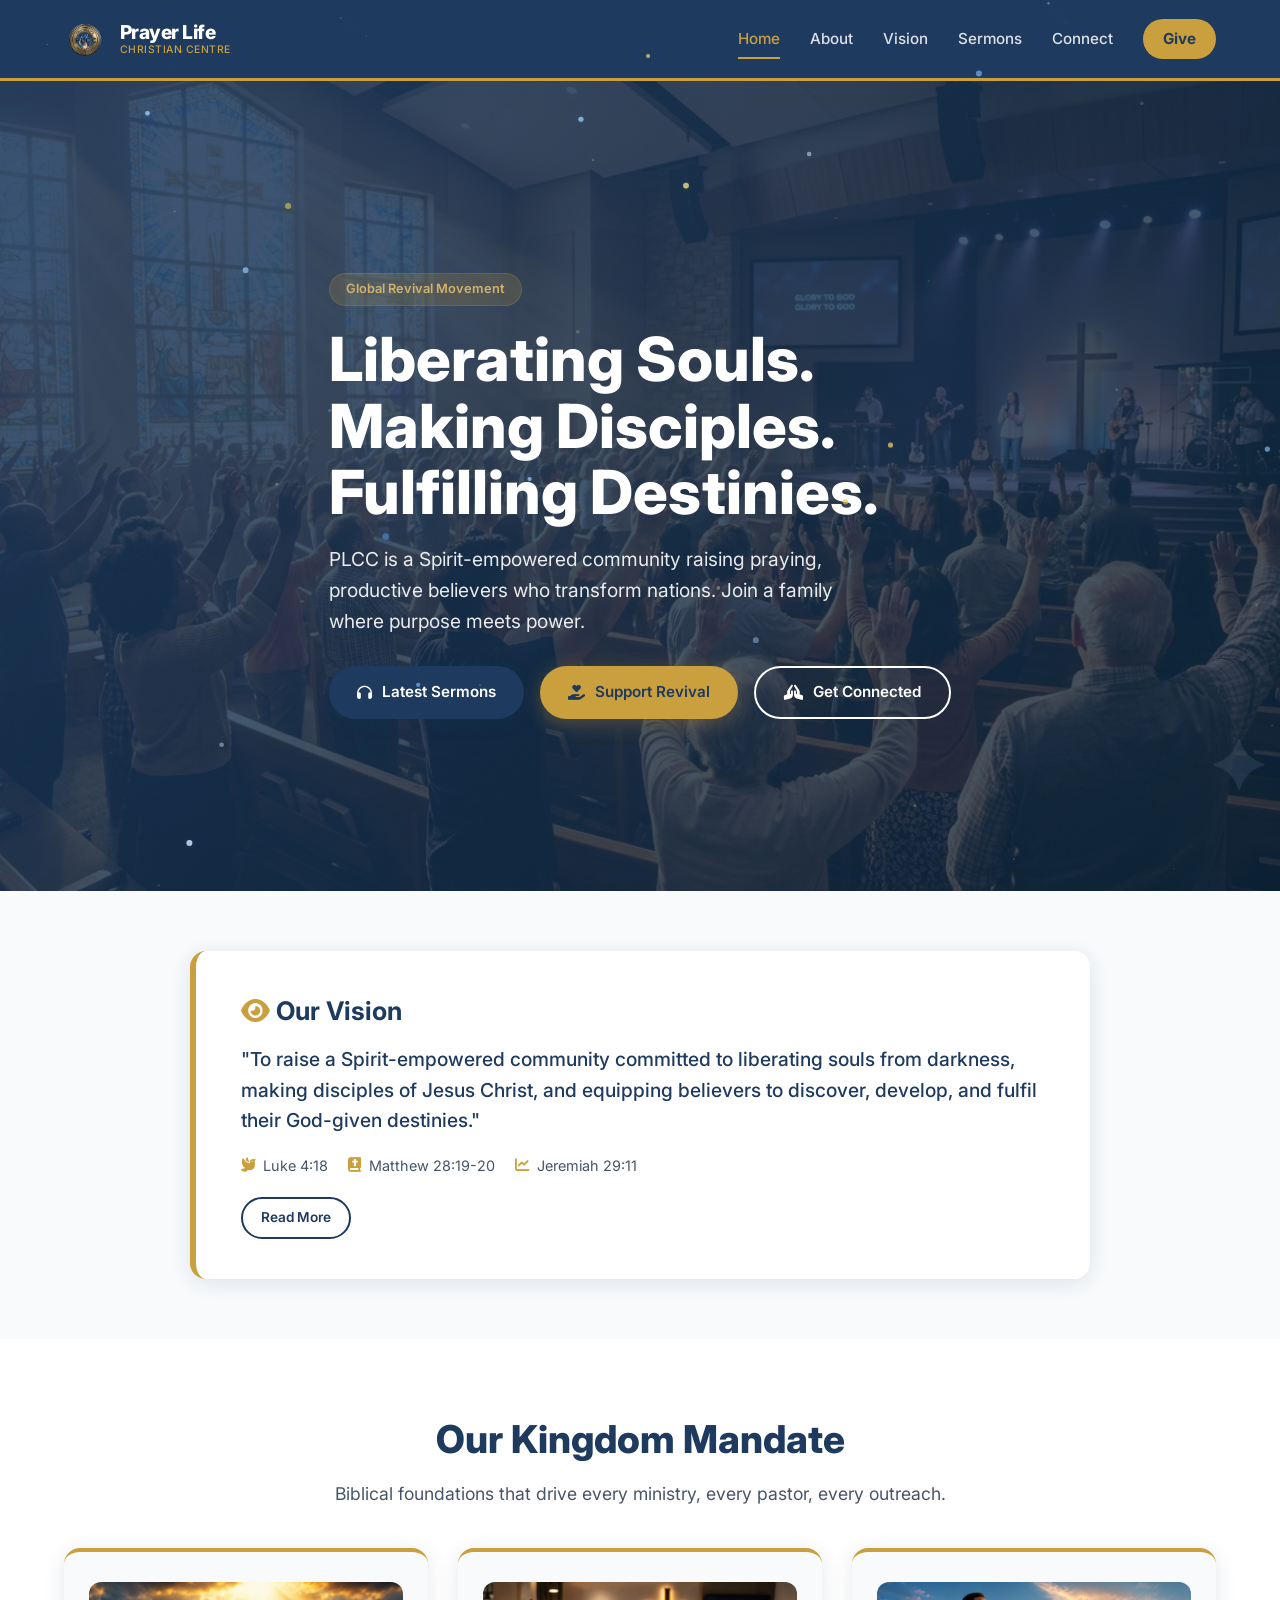
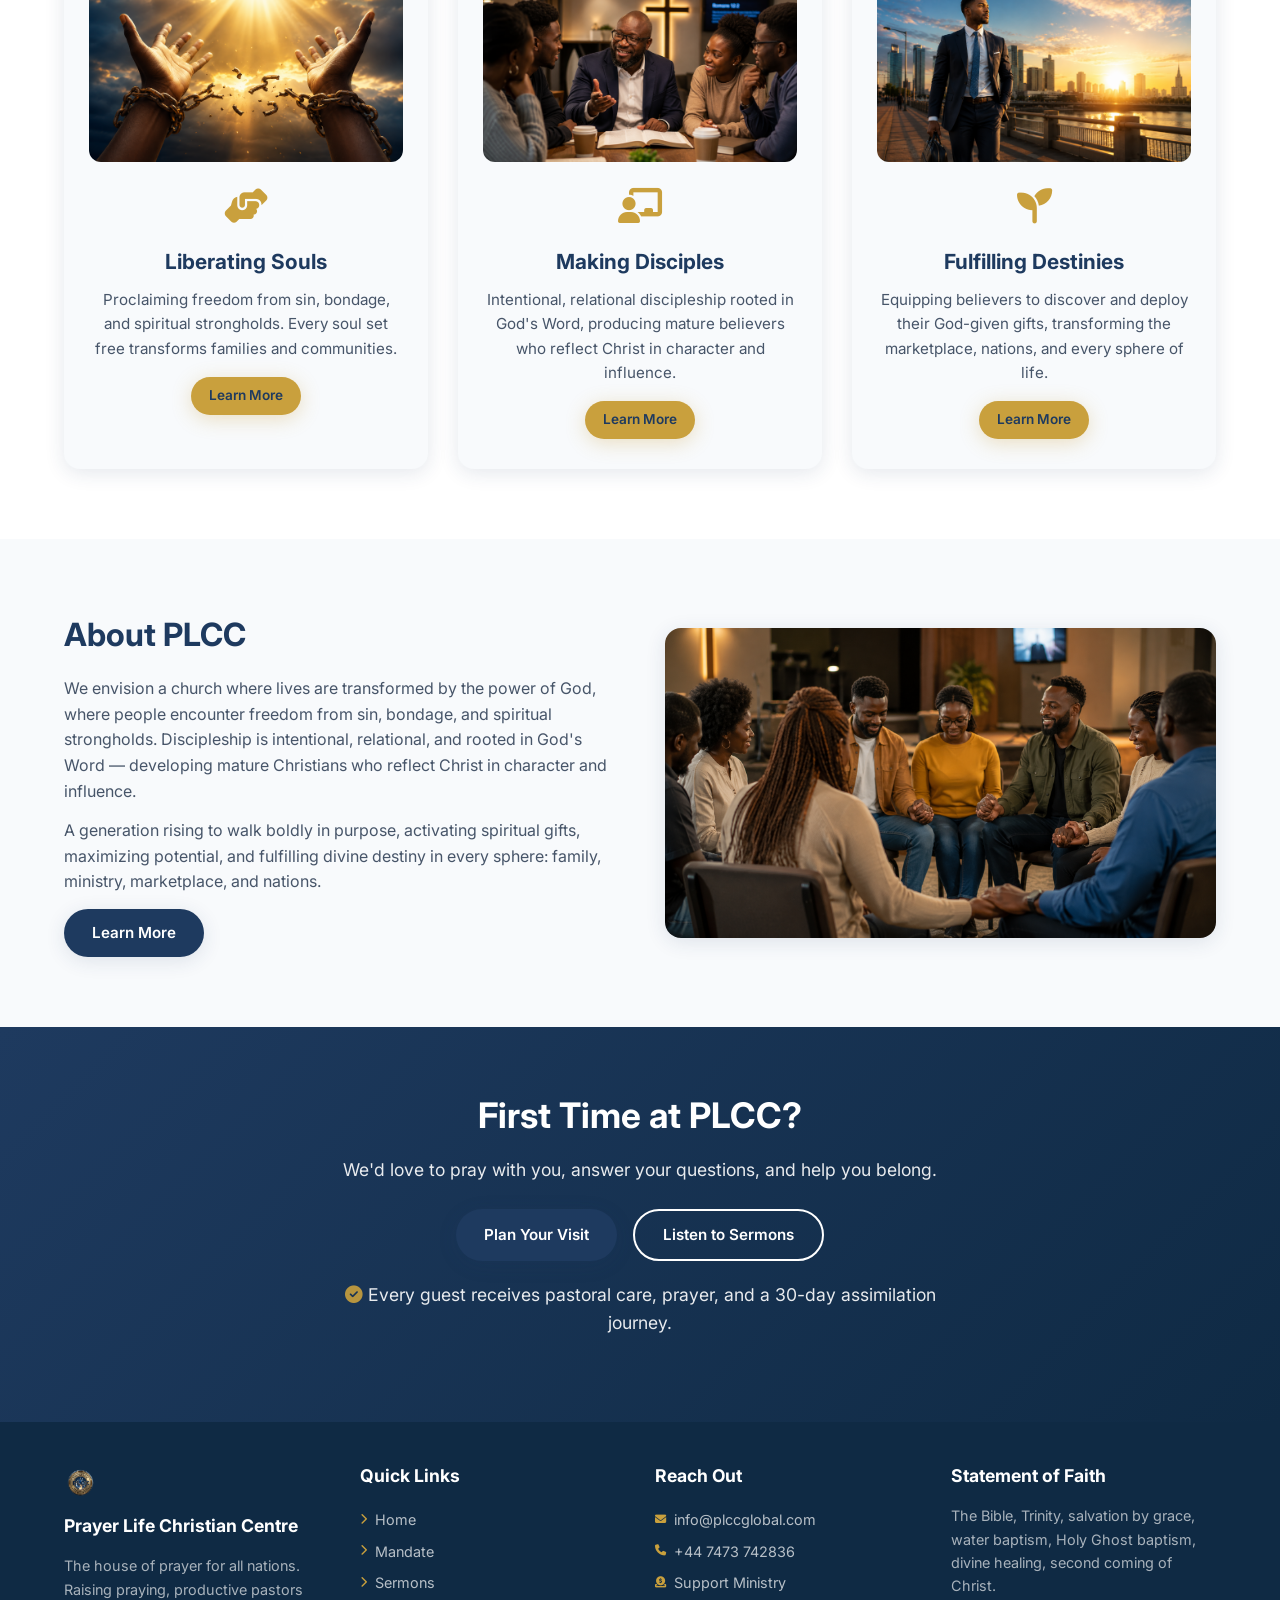
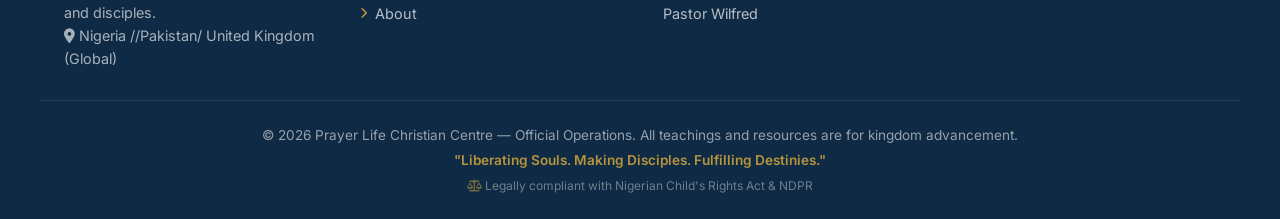
==== commit 556c3e4c: "Add: pakistan footer" ====
--- a/index.html
+++ b/index.html
@@ -192,7 +192,7 @@
                 <img src="images/plc-logo.png" alt="PLCC Logo" class="footer-logo" />
                 <h4>Prayer Life Christian Centre</h4>
                 <p>The house of prayer for all nations. Raising praying, productive pastors and disciples.</p>
-                <p><i class="fas fa-map-marker-alt"></i> Nigeria / United Kingdom (Global)</p>
+                <p><i class="fas fa-map-marker-alt"></i> Nigeria //Pakistan/ United Kingdom (Global)</p>
             </div>
             <div class="footer-col">
                 <h4>Quick Links</h4>
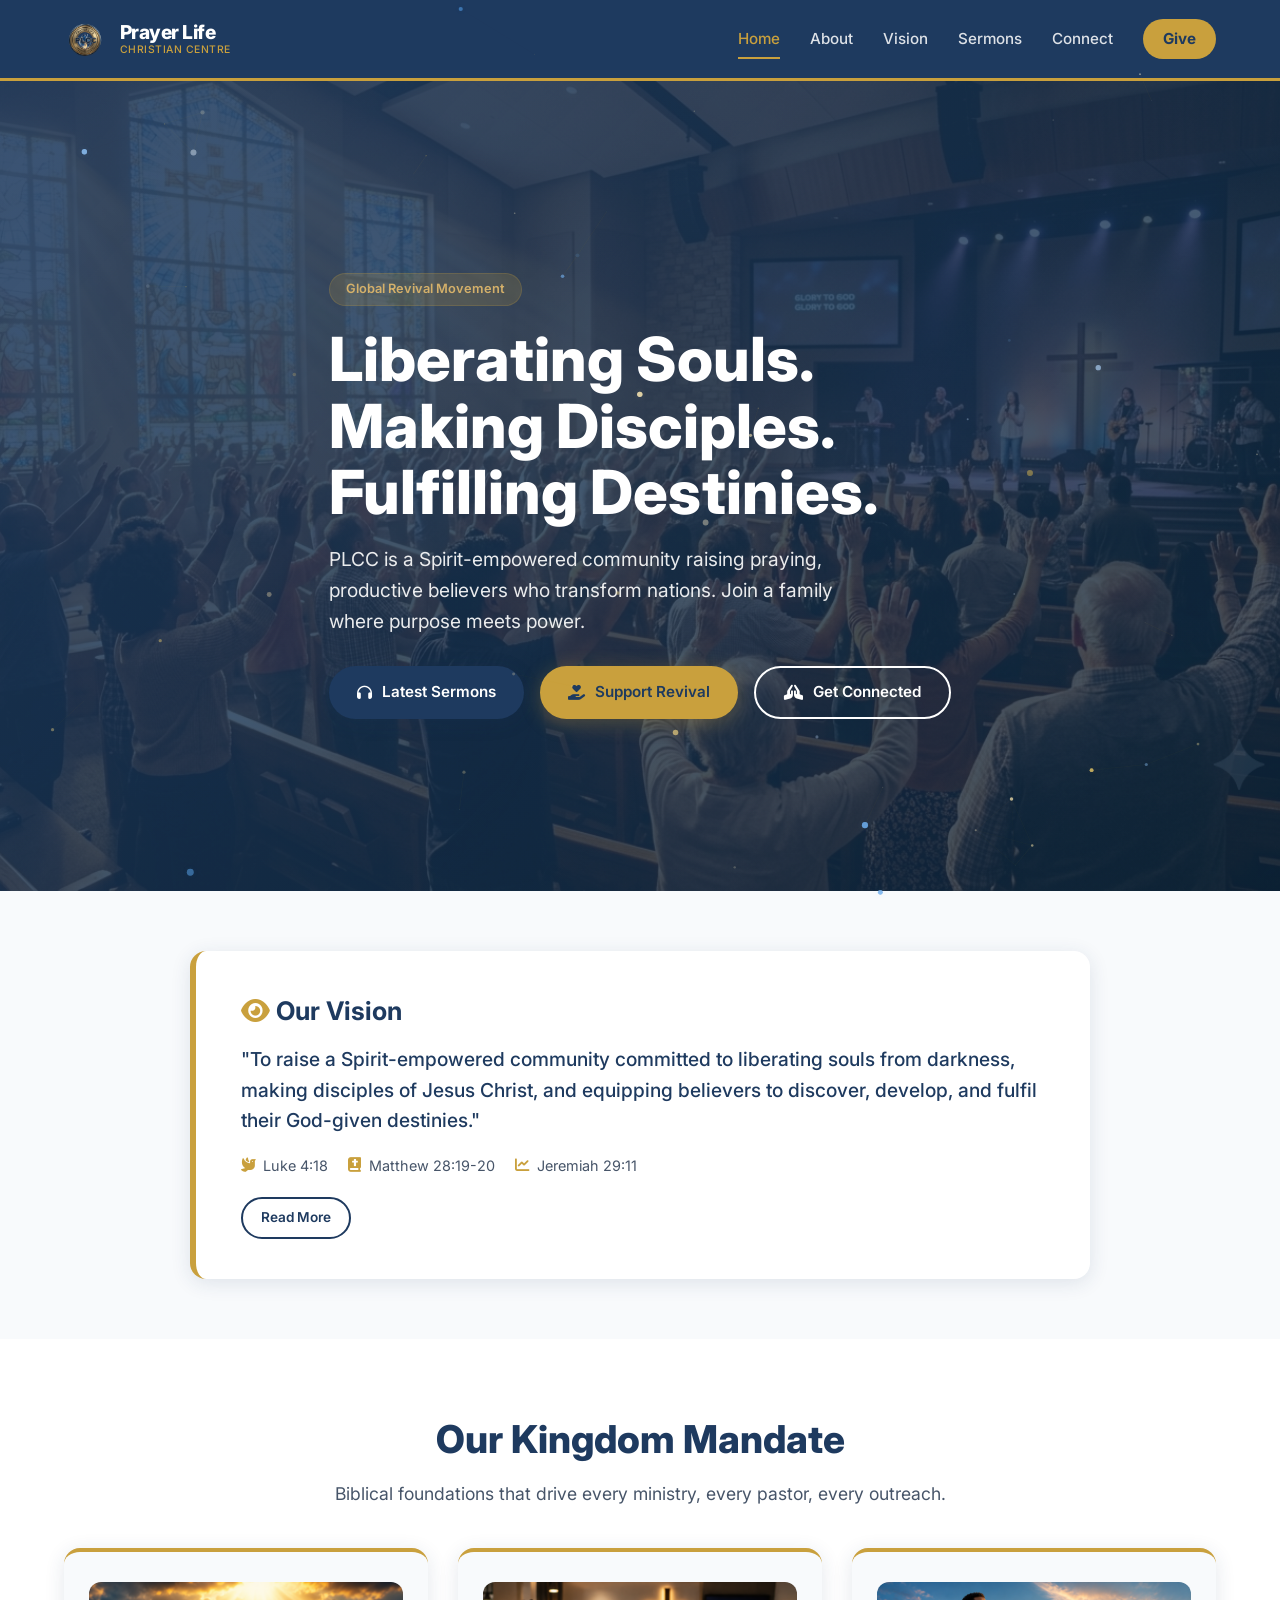
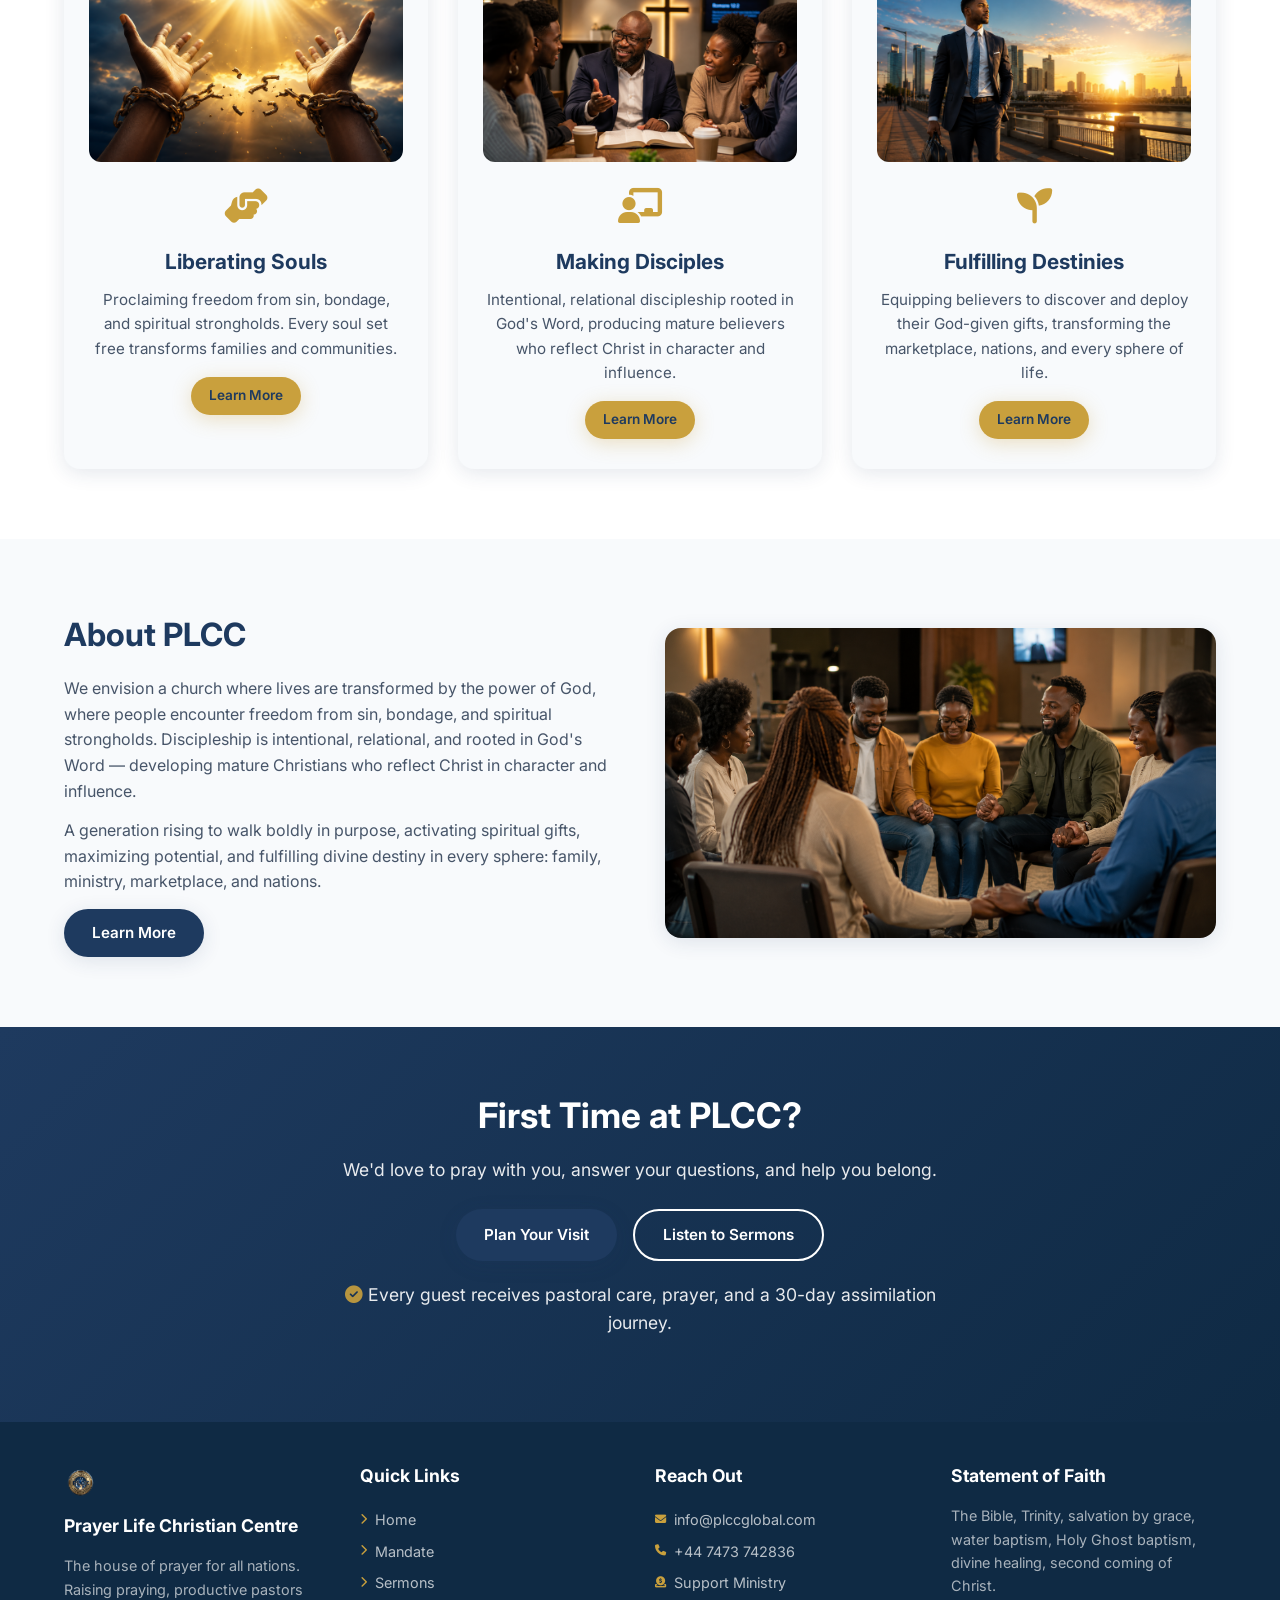
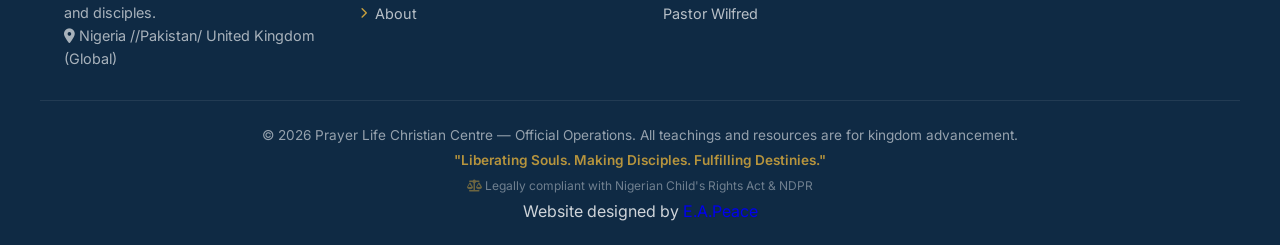
==== commit ac9d815b: "Add: credit to eapeace" ====
--- a/index.html
+++ b/index.html
@@ -218,6 +218,9 @@
                 <p>&copy; 2026 Prayer Life Christian Centre — Official Operations. All teachings and resources are for kingdom advancement.</p>
                 <p class="footer-tagline">"Liberating Souls. Making Disciples. Fulfilling Destinies."</p>
                 <p class="footer-legal"><i class="fas fa-balance-scale"></i> Legally compliant with Nigerian Child's Rights Act &amp; NDPR</p>
+                <div class="design-credit">
+            <span>Website designed by <a href="http://emmanueladekunlepeace.com/" target="_blank">E.A.Peace</a></span>
+          </div>
             </div>
         </div>
     </footer>
